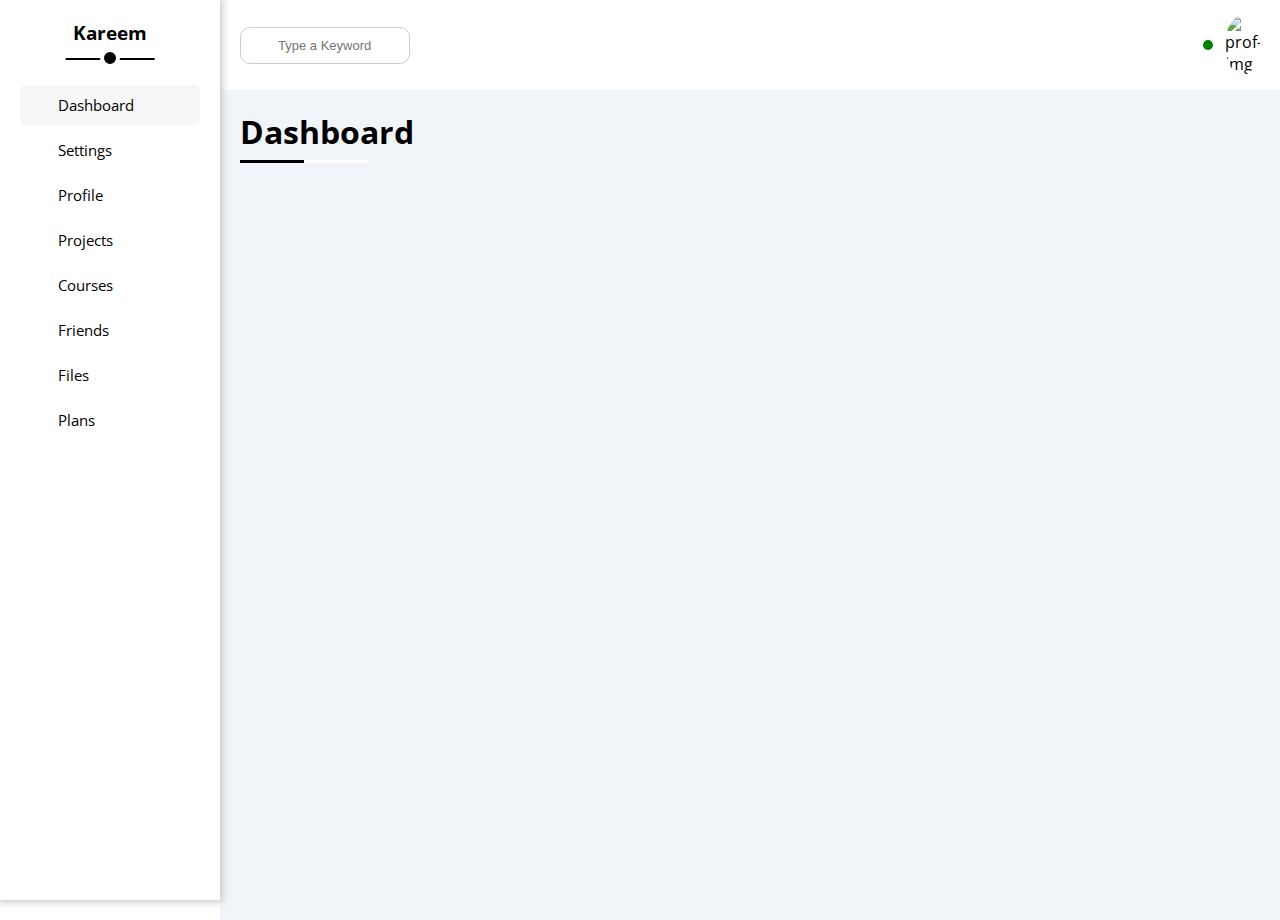
==== index.html @ d79f2818 "Added Main Title" ====
<!DOCTYPE html>
<html lang="en">
<head>
    <meta charset="UTF-8">
    <meta name="viewport" content="width=device-width, initial-scale=1.0">
    <title>Dashboard</title>

    <!-- Font Awesome -->
    <link rel="stylesheet" href="css/all.min.css">
    
    <!-- Normailze CSS File -->
    <link rel="stylesheet" href="css/normalize.css">

    <!-- Main CSS FIle -->
    <link rel="stylesheet" href="css/dashboard.css">
    
    <!-- Google Font -->
    <link rel="preconnect" href="https://fonts.googleapis.com">
    <link rel="preconnect" href="https://fonts.gstatic.com" crossorigin>
    <link href="https://fonts.googleapis.com/css2?family=Open+Sans:ital,wght@0,300..800;1,300..800&display=swap" rel="stylesheet">
</head>
<body>
    <div class="page">
        <aside>
            <h3>Kareem</h3>
            <ul>
                <li><a href="#index.html" class="active"><span>Dashboard</span></a></li>
                <li><a href="#settings.html"><span>Settings</span></a></li>
                <li><a href="#profile.html"><span>Profile</span></a></li>
                <li><a href="#projects.html"><span>Projects</span></a></li>
                <li><a href="#courses.html"><span>Courses</span></a></li>
                <li><a href="#friends.html"><span>Friends</span></a></li>
                <li><a href="#files.html"><span>Files</span></a></li>
                <li><a href="#plans.html"><span>Plans</span></a></li>
            </ul>
        </aside>

        <main>
            <header>
                <div class="search-box">
                    <input type="search" name="search" id="search" placeholder="Type a Keyword">
                </div>

                <div class="right">
                    <i class="fa-regular fa-bell"></i>
                    
                    <div class="prof-img">
                        <img src="images/profile.jpg" alt="prof-img">
                    </div>
                </div>
            </header>

            <div class="main-page">
                <div class="main-title">
                    <h1>Dashboard</h1>
                </div>   
            </div>
        </main>
    </div>
</body>
</html>
---- css/dashboard.css ----
/* Variables */
:root {
    --main-trans: 0.3s;
    --hover-color: #f6f6f6;
    --blue-color: #0075ff;
    --blue-alt-color: #0d69d5;
    --orange-color: #f59e0b;
    --green-color: #22c55e;
    --red-color: #f44336;
    --grey-color: #888;
    --border-color: #ccc;
}
/* End Variables */



/* Global Rules */
html {
    scroll-behavior: smooth;
}

body {
    font-family: "Open Sans", sans-serif;
    font-optical-sizing: auto;
    font-style: normal;
}

* {
    margin: 0;
    padding: 0;
    box-sizing: border-box;
    -webkit-box-sizing: border-box;
    -moz-box-sizing: border-box;
}

ul {
    margin: 0;
    padding: 0;
    list-style: none;
}

a {
    text-decoration: none;
}

.container {
    margin-left: auto;
    margin-right: auto;
    padding-left: 15px;
    padding-right: 15px;
}

.main-title h1{
    margin: 0;
    padding: 20px;
    position: relative;
    width: fit-content;
}

.main-title h1::before {
    content: "";
    position: absolute;
    width: 60%;
    height: 3px;
    background-color: white;
    bottom: 10px;
    left: 20px;
}

.main-title h1::after {
    content: "";
    position: absolute;
    width: 30%;
    height: 3px;
    background-color: black;
    bottom: 10px;
    left: 20px;
}
/* End Global Rules */



/* Local Rules */
.page {
    display: flex;
    flex-wrap: wrap;
}

aside {
    height: 100vh;
    width: 220px;
    padding: 20px;
    box-shadow: 0 0 8px 2px rgb(194, 194, 194);
    position: relative;
}

aside h3 {
    width: fit-content;
    margin: 0 auto 40px;
    position: relative;
}

aside h3::before {
    content: "";
    position: absolute;
    height: 2px;
    background-color: black;
    width: 120%;
    bottom: -15px;
    left: 50%;
    translate: -50%;
}

aside h3::after {
    content: "";
    position: absolute;
    width: 12px;
    height: 12px;
    background-color: black;
    bottom: -23px;
    left: 50%;
    translate: -50%;
    border-radius: 50%;
    border: 4px solid white;
}

aside ul li a {
    display: block;
    padding: 10px;
    border-radius: 6px;
    color: black;
    width: 100%;
    transition: var(--main-trans);
    margin-bottom: 5px;
    position: relative;
    padding-left: 38px;
    font-size: 15px;
}

aside ul li a::before {
    position: absolute;
    font-family: "Font Awesome 6 Free"; /* or "Font Awesome 6 Free", depending on your version */
    font-weight: 900; /* This sets the icon weight, 900 for solid, 400 for regular, etc. */
    left: 10px;
    top: 50%;
    translate: 0 -50%;
}

aside ul li a:hover {
    background-color: var(--hover-color);
}

aside ul li a.active {
    background-color: var(--hover-color);
}

aside ul li:first-of-type a::before {
    content: "\f201";
}

aside ul li a[href="#settings.html"]::before {
    content: "\f013";
    margin-left: -1px;
}

aside ul li a[href="#profile.html"]::before {
    content: "\f007";
}

aside ul li a[href="#projects.html"]::before {
    content: "\e13b";
}

aside ul li a[href="#courses.html"]::before {
    content: "\f19d";
    margin-left: -1px;
}

aside ul li a[href="#friends.html"]::before {
    content: "\f500";
    margin-left: -1px;
}

aside ul li a[href="#files.html"]::before {
    content: "\f15b";
    margin-left: 2px;
}

aside ul li a[href="#plans.html"]::before {
    content: "\f09d";
}

main {
    /* width: 100%; */
    flex-grow: 1;
}

main header {
    display: flex;
    justify-content: space-between;
    padding: 15px 20px;
    align-items: center;
}

main header .right {
    display: flex;
    gap: 20px;
    align-items: center;
}

main header .prof-img {
    width: 35px;
    border-radius: 50%;
    overflow: hidden;
}

main header .prof-img img {
    max-width: 100%;
    border-radius: 50%;
}

main header .right i {
    font-size: 20px;
    position: relative;
}

main header .right i::after {
    content: "";
    position: absolute;
    width: 10px;
    height: 10px;
    background-color: green;
    border-radius: 50%;
    top: -5px;
    right: -8px;
}

main header .search-box {
    position: relative;
    height: fit-content;
    max-width: 200px;
}

main header .search-box::before {
    content: "\f002";
    font-family: "Font Awesome 6 Free";
    position: absolute;
    left: 10px;
    font-weight: 900;
    color: var(--grey-color);
    bottom: 11px;
}

main header input {
    outline: none;
    border-radius: 10px;
    border: 1px solid var(--border-color);
    padding: 10px 0;
    padding-left: 37px;
    width: 170px;
    transition: var(--main-trans);
}

main header input:focus {
    width: 200px;
}

main header input:focus::placeholder {
    color: white;
}

main header input::placeholder {
    font-size: 13px;
}

main .main-page {
    background-color: #f1f5f9;
    height: calc(100vh - 70.4px);
    margin: 0
}
/* End Local Rules */



/* Media Queries */
/* Custom */
@media (width <= 769px) {
    aside ul li a span {
        display: none;
    }
    
    aside h3 {
        font-size: 13px;
        margin-bottom: 20px;
    }

    aside h3::before,
    aside h3::after {
        display: none;
    }

    aside {
        width: fit-content;
    }

    aside ul li a {
        width: fit-content;
        margin-left: auto;
        margin-right: auto;
        padding: 20px;
        text-align: center;
    }

    aside ul li a::before,
    aside ul li a::after {
        text-align: center;
        top: 50%;
        left: 50%;
        translate: -50% -50%;
    }

    aside {
        padding: 10px
    }

    main header input {
        width: 120px;
        font-size: 12px;
    }

    main header input::placeholder {
        font-size: 12px;
    }

    main header input:focus {
        width: 120px;
    }
}
/* End Custom */

/* Main Queries */
@media (min-width: 769px) {
    
}

@media (min-width: 992) {
    
}

@media (min-width: 1200px) {
    
}
/* End Main Queries */
/* End Media Queries */
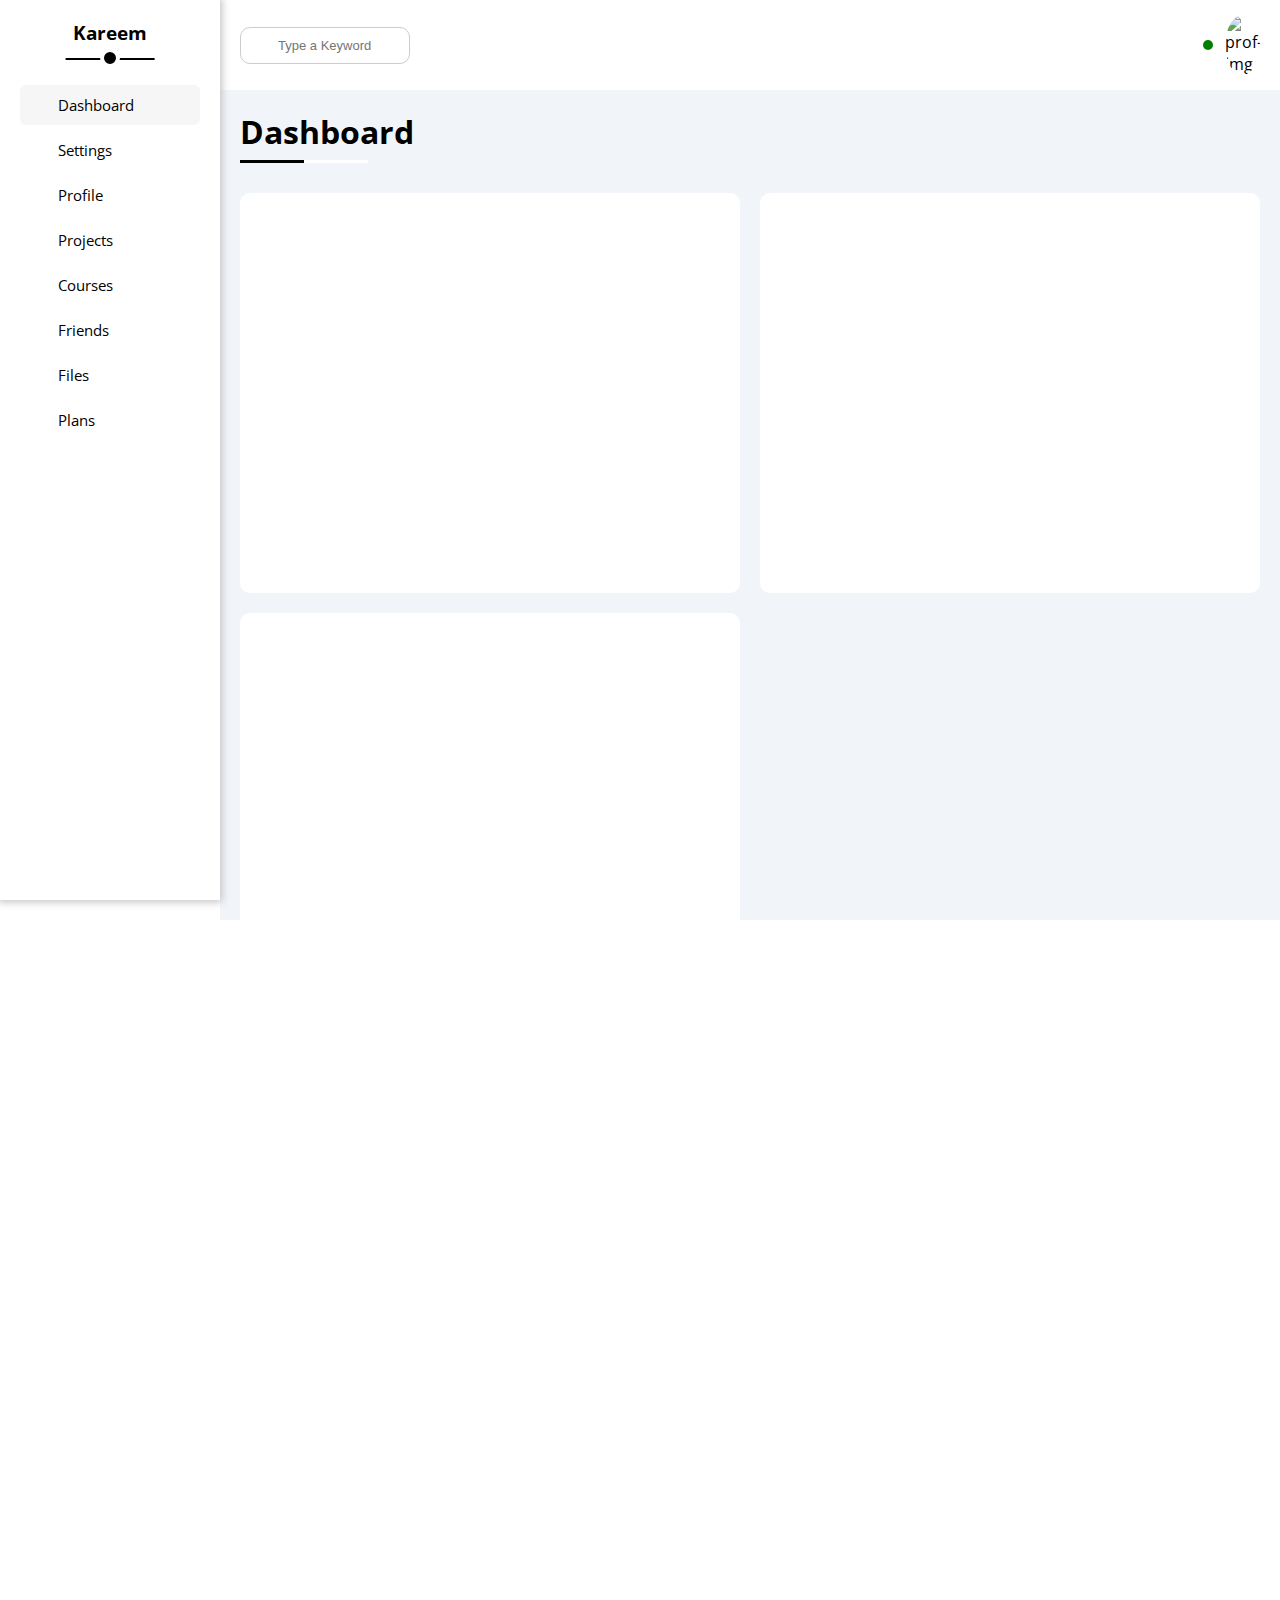
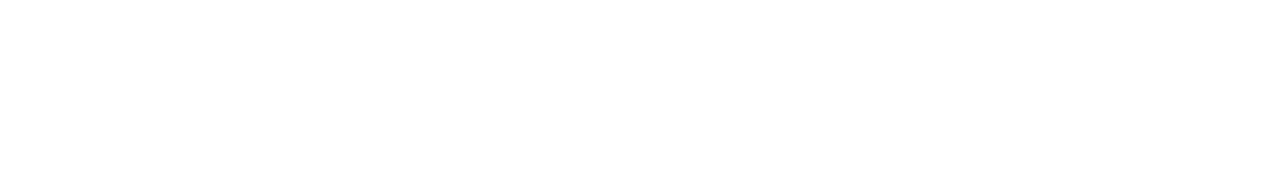
==== commit ddb83264: "Created Main Layout for Dashboard" ====
--- a/index.html
+++ b/index.html
@@ -53,7 +53,21 @@
             <div class="main-page">
                 <div class="main-title">
                     <h1>Dashboard</h1>
-                </div>   
+                </div>
+                
+                <div class="grid">
+                    <div class="welcome">
+
+                    </div>
+
+                    <div class="draft">
+
+                    </div>
+
+                    <div class="targets">
+                        
+                    </div>
+                </div>
             </div>
         </main>
     </div>
--- a/css/dashboard.css
+++ b/css/dashboard.css
@@ -278,6 +278,22 @@
     height: calc(100vh - 70.4px);
     margin: 0
 }
+
+main .main-page .grid {
+    display: grid;
+    gap: 20px;
+    grid-template-columns: repeat(auto-fill, minmax(500px, 1fr));
+    grid-template-rows: repeat(3, 400px) 300px;
+    padding: 20px;
+}
+
+main .main-page .grid div {
+    background-color: white;
+    border-radius: 10px;
+
+}
+
+
 /* End Local Rules */
 
 
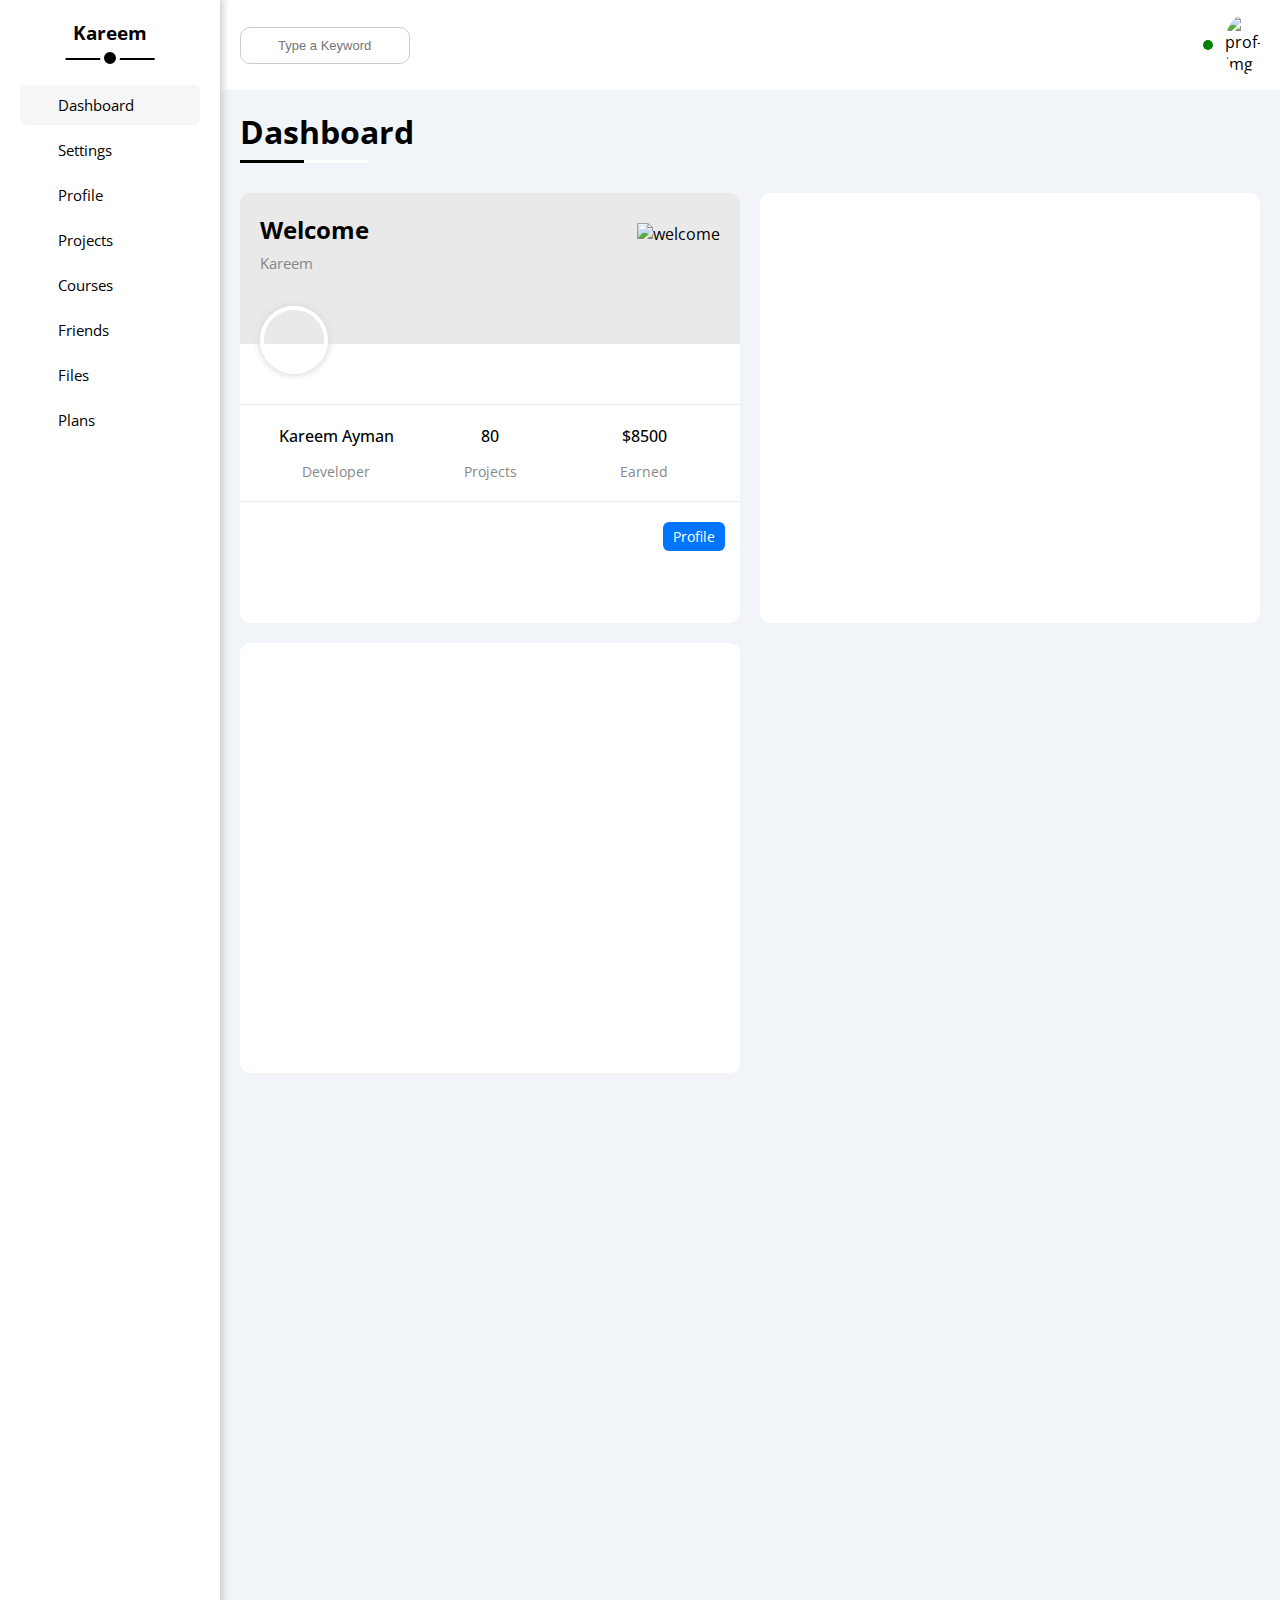
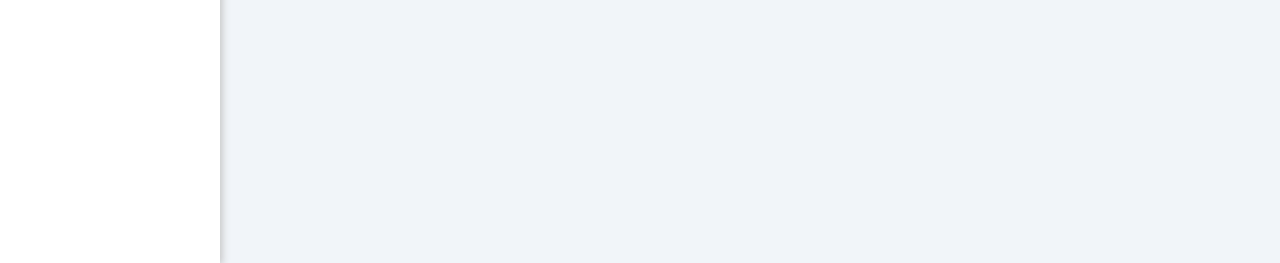
==== commit 27bf348f: "Finished Welcome Card" ====
--- a/index.html
+++ b/index.html
@@ -57,7 +57,32 @@
                 
                 <div class="grid">
                     <div class="welcome">
+                        <div class="info">
+                            <h2>Welcome</h2>
+                            <h4>Kareem</h4>
+                            <div class="welcome-img">
+                                <img src="images/welcome.png" alt="welcome">
+                            </div>
+                        </div>
 
+                        <div class="text">
+                            <div class="col">
+                                <h4>Kareem Ayman</h4>
+                                <p>Developer</p>
+                            </div>
+
+                            <div class="col">
+                                <h4>80</h4>
+                                <p>Projects</p>
+                            </div>
+
+                            <div class="col">
+                                <h4>$8500</h4>
+                                <p>Earned</p>
+                            </div>
+                        </div>
+
+                        <a href="#profile.html">Profile</a>
                     </div>
 
                     <div class="draft">
@@ -65,7 +90,7 @@
                     </div>
 
                     <div class="targets">
-                        
+
                     </div>
                 </div>
             </div>
--- a/css/dashboard.css
+++ b/css/dashboard.css
@@ -9,6 +9,9 @@
     --red-color: #f44336;
     --grey-color: #888;
     --border-color: #ccc;
+    --border-light: #ececec;
+    --shadow: 0 0 8px 2px rgb(194, 194, 194);
+    --shadow-light: 0 0 6px 2px rgb(221, 221, 221);
 }
 /* End Variables */
 
@@ -83,11 +86,10 @@
 /* Local Rules */
 .page {
     display: flex;
-    flex-wrap: wrap;
+    /* flex-wrap: wrap; */
 }
 
 aside {
-    height: 100vh;
     width: 220px;
     padding: 20px;
     box-shadow: 0 0 8px 2px rgb(194, 194, 194);
@@ -275,7 +277,6 @@
 
 main .main-page {
     background-color: #f1f5f9;
-    height: calc(100vh - 70.4px);
     margin: 0
 }
 
@@ -283,7 +284,7 @@
     display: grid;
     gap: 20px;
     grid-template-columns: repeat(auto-fill, minmax(500px, 1fr));
-    grid-template-rows: repeat(3, 400px) 300px;
+    grid-template-rows: repeat(3, 430px) 300px;
     padding: 20px;
 }
 
@@ -293,8 +294,108 @@
 
 }
 
-
+main .main-page .grid .welcome .info{
+    display: flex;
+    flex-direction: column;
+    justify-content: flex-start;
+    background-color: #e9e9e9;
+    padding: 20px;
+    height: 35%;
+    position: relative;
+    border-bottom-left-radius: 0;
+    border-bottom-right-radius: 0;
+}
+
+main .main-page .grid .welcome .info::after {
+    content: "";
+    background-image: url(../images/profile.jpg);
+    width: 60px;
+    height: 60px;
+    background-size: cover;
+    border-radius: 50%;
+    overflow: hidden;
+    position: absolute;
+    bottom: -30px;
+    left: 20px;
+    z-index: 2;
+    border: 4px solid white;
+    box-shadow: 0 0 6px 2px rgb(221, 221, 221);
+}
+
+main .main-page .grid .welcome .info h2,
+main .main-page .grid .welcome .info h4 {
+    width: fit-content;
+}
+
+main .main-page .grid .welcome .info h4 {
+    margin-top: 7px;
+    color: var(--grey-color);
+    font-weight: normal;
+    font-size: 15px;
+}
+
+main .main-page .grid .welcome .info .welcome-img {
+    align-self: flex-end;
+    max-width: 200px;
+    translate: 0 -50px;
+    background-color: transparent;
+}
+
+main .main-page .grid .welcome .info .welcome-img img {
+    max-width: 100%;
+}
+
+main .main-page .grid .welcome .text {
+    display: flex;
+    justify-content: space-evenly;
+    align-items: center;
+    text-align: center;
+    margin-top: 60px;
+    border-top: 1px solid #ececec;
+    border-bottom: 1px solid #ececec;
+    border-radius: 0;
+    padding: 20px 0;
+}
+
+main .main-page .grid .welcome .text .col {
+    width: 116px;
+}
+
+main .main-page .grid .welcome .text .col h4{
+    font-weight: 500;
+    color: black;
+    width: fit-content;
+    margin-left: auto;
+    margin-right: auto;
+    margin-bottom: 15px;
+}
+
+main .main-page .grid .welcome .text .col p {
+    font-size: 14px;
+    color: var(--grey-color)
+}
+
+main .main-page .grid .welcome a {
+    display: block;
+    color: white;
+    background-color: var(--blue-color);
+    transition: var(--main-trans);
+    border-radius: 6px;
+    padding: 5px 10px;
+    text-align: center;
+    margin-top: 20px;
+    margin-left: auto;
+    margin-right: 15px;
+    width: fit-content;
+    font-size: 14px;
+}
+
+main .main-page .grid .welcome a:hover {
+    background-color: var(--blue-alt-color);
+}
 /* End Local Rules */
+
+
 
 
 
@@ -340,7 +441,7 @@
     }
 
     main header input {
-        width: 120px;
+        width: 150px;
         font-size: 12px;
     }
 
@@ -349,7 +450,37 @@
     }
 
     main header input:focus {
-        width: 120px;
+        width: 170px;
+    }
+
+    main .main-page .grid {
+        padding: 10px;
+    }
+
+    main .main-page .grid .welcome .info {
+        height: 25%;
+    }
+
+    main .main-page .grid .welcome .info::after {
+        left: 50%;
+        translate: -50%;
+    }
+
+    main .main-page .grid .welcome .info .welcome-img {
+        display: none;
+    }
+
+    main .main-page .grid {
+        grid-template-columns: 1fr;
+        grid-template-rows: repeat(4, 500px);
+    }
+
+    main .main-page .grid .welcome .text  {
+        flex-direction: column;
+    }
+
+    main .main-page .grid .welcome .text .col:not(:last-of-type) p {
+        margin-bottom: 30px;
     }
 }
 /* End Custom */
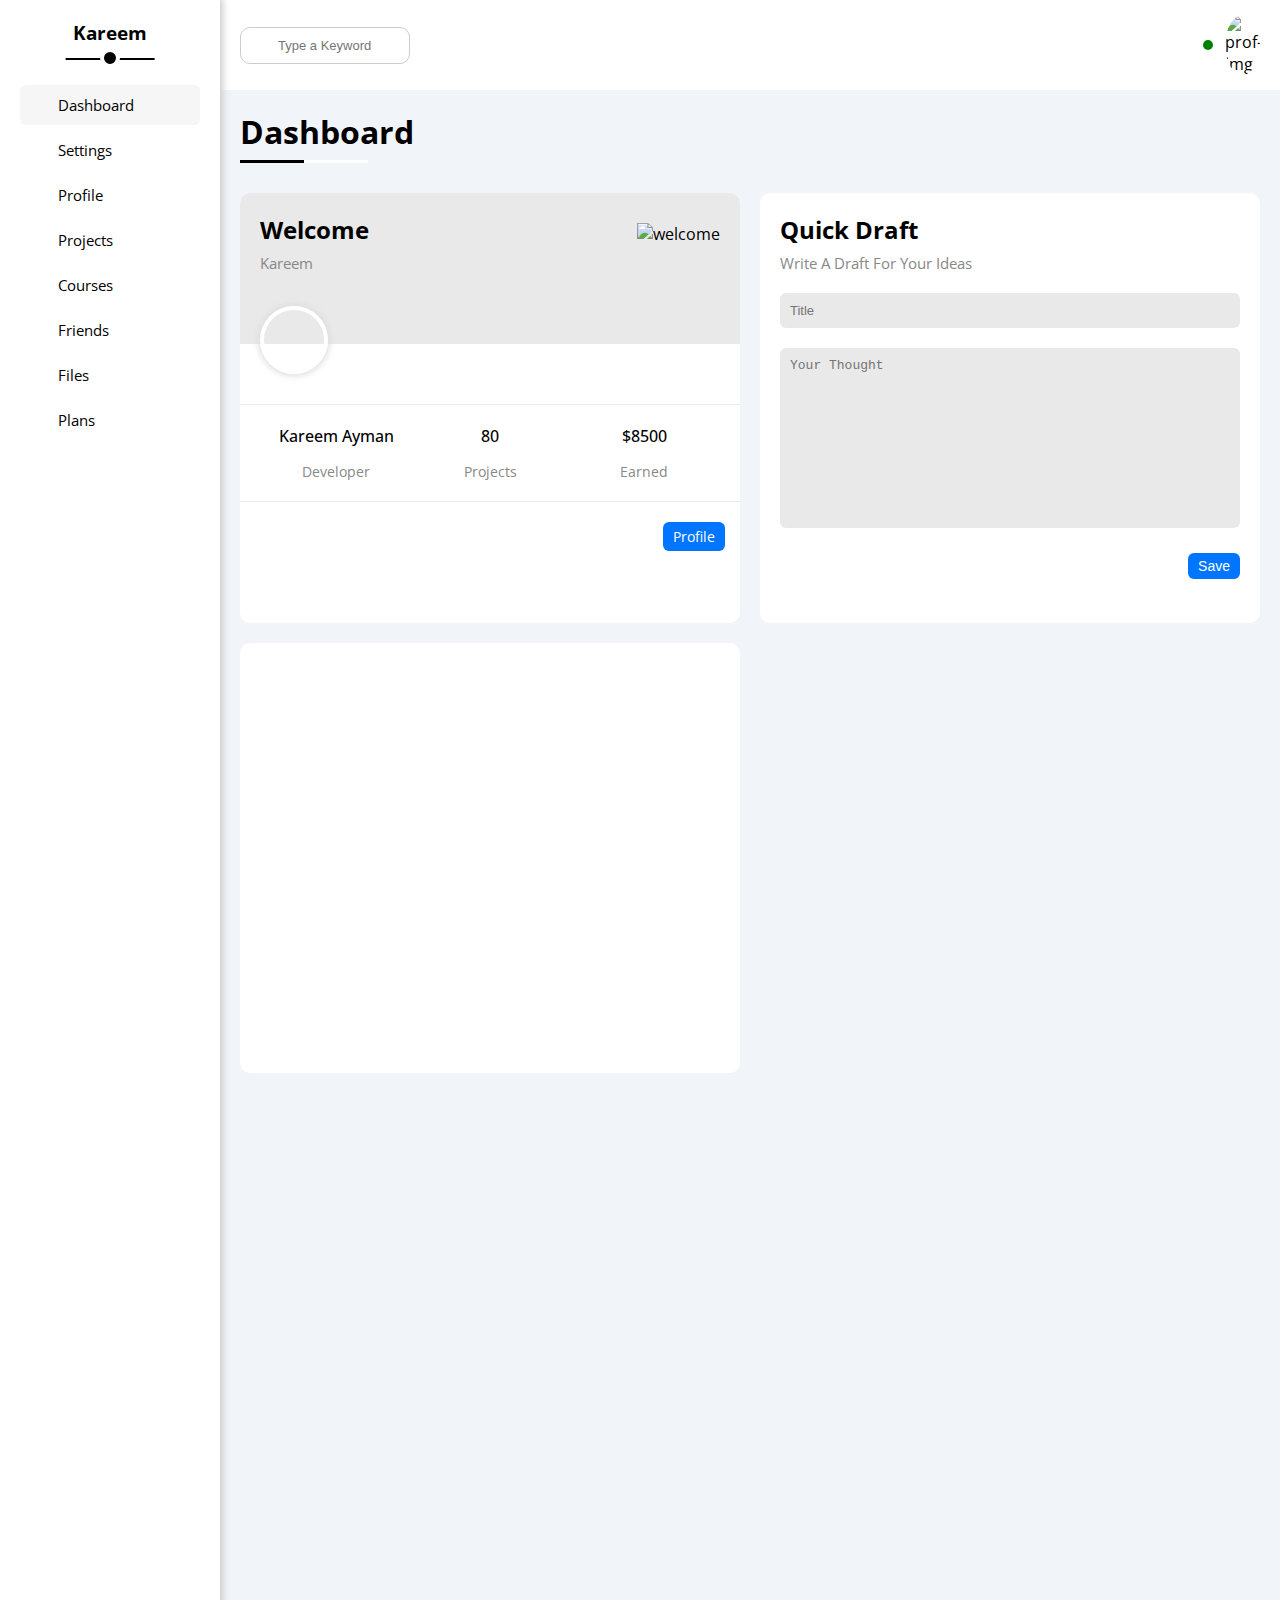
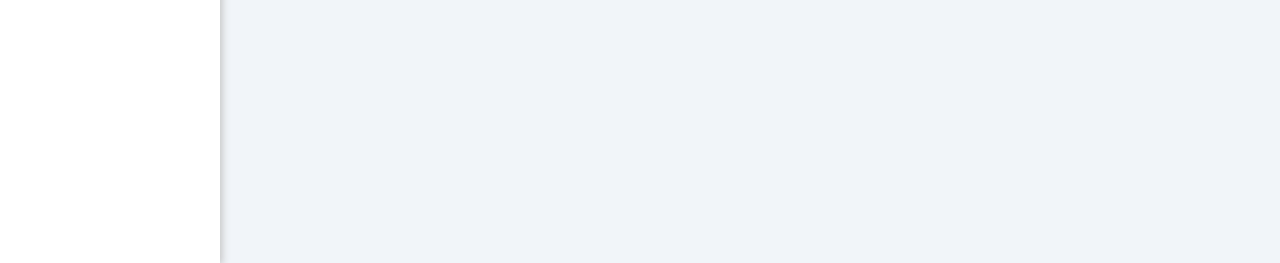
==== commit 4e862658: "Added Draft Card" ====
--- a/index.html
+++ b/index.html
@@ -86,7 +86,13 @@
                     </div>
 
                     <div class="draft">
-
+                        <h2>Quick Draft</h2>
+                        <h4>Write A Draft For Your Ideas</h4>
+                        <form action="">
+                            <input type="text" name="text" id="text" placeholder="Title">
+                            <textarea name="thought" id="thought" placeholder="Your Thought"></textarea>
+                            <input type="submit" value="Save">
+                        </form>
                     </div>
 
                     <div class="targets">
--- a/css/dashboard.css
+++ b/css/dashboard.css
@@ -393,7 +393,62 @@
 main .main-page .grid .welcome a:hover {
     background-color: var(--blue-alt-color);
 }
+
+main .main-page .grid .draft {
+    padding: 20px;
+    display: flex;
+    flex-flow: column wrap;
+
+}
+
+main .main-page .grid .draft h4 {
+    margin-top: 7px;
+    color: var(--grey-color);
+    font-weight: normal;
+    font-size: 15px;
+    margin-bottom: 20px;
+}
+
+main .main-page .grid .draft input[type=text],
+main .main-page .grid .draft textarea {
+    width: 100%;
+    padding: 10px;
+    background-color: #e9e9e9;
+    outline: none;
+    border: none;
+    margin-bottom: 20px;
+    border-radius: 6px;
+    font-size: 13px;
+    resize: none;
+}
+
+main .main-page .grid .draft textarea {
+    height: 180px;
+}
+
+main .main-page .grid .draft input[type='submit'] {
+    display: block;
+    color: white;
+    background-color: var(--blue-color);
+    transition: var(--main-trans);
+    border-radius: 6px;
+    padding: 5px 10px;
+    text-align: center;
+    margin-left: auto;
+    width: fit-content;
+    font-size: 14px;
+    outline: none;
+    border: none;
+    cursor: pointer;
+}
+
+main .main-page .grid .draft input[type='submit']:hover {
+    background-color: var(--blue-alt-color);
+}
 /* End Local Rules */
+
+
+
 
 
 
@@ -472,7 +527,7 @@
 
     main .main-page .grid {
         grid-template-columns: 1fr;
-        grid-template-rows: repeat(4, 500px);
+        grid-template-rows: 500px 400px 400px;
     }
 
     main .main-page .grid .welcome .text  {
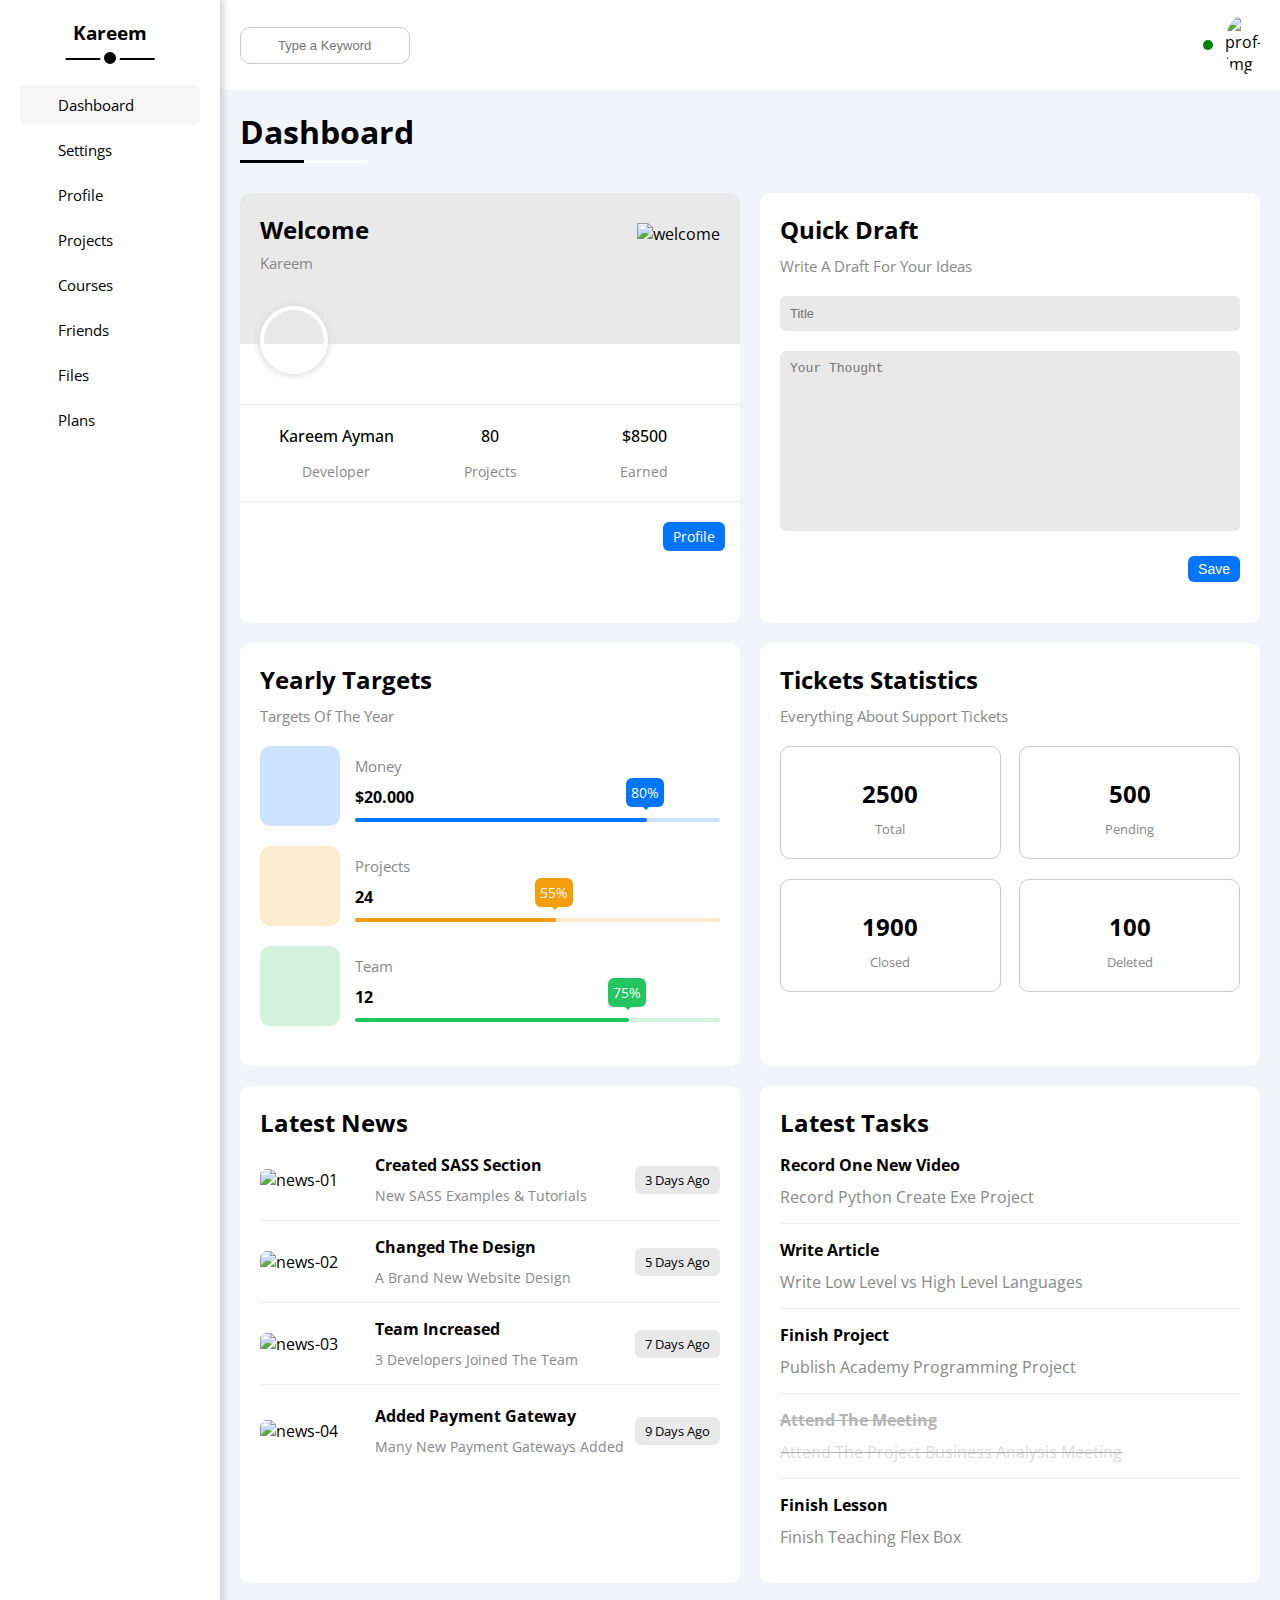
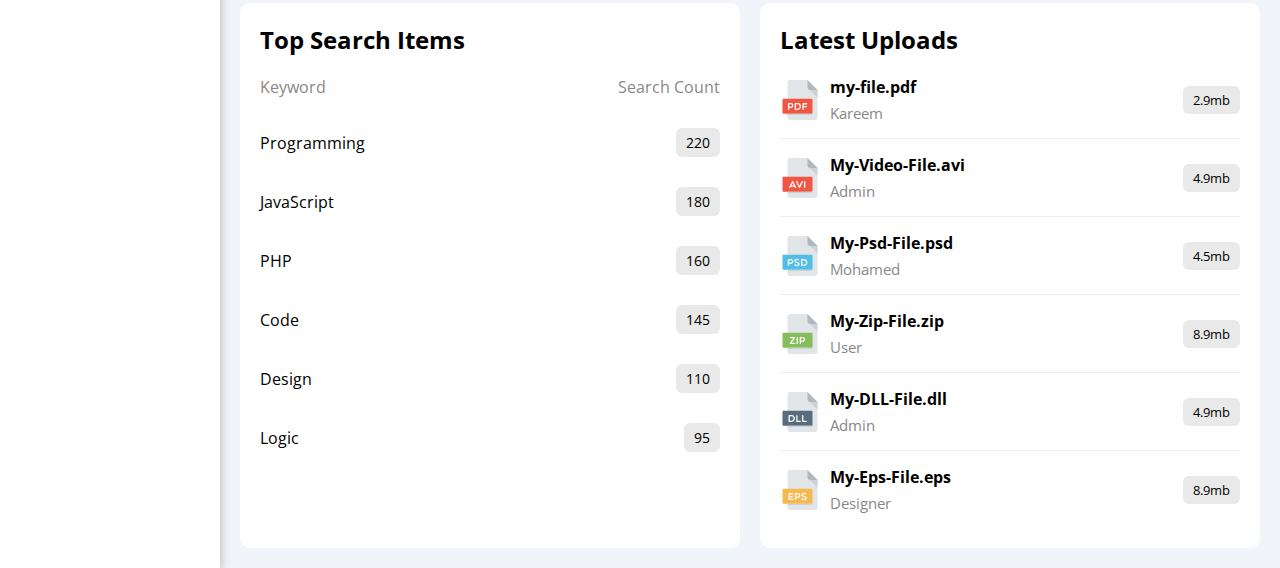
==== commit db8154e6: "Added Latest Uploads" ====
--- a/index.html
+++ b/index.html
@@ -96,7 +96,303 @@
                     </div>
 
                     <div class="targets">
-
+                        <h2>Yearly Targets</h2>
+                        <h4>Targets Of The Year</h4>
+                        <div class="row">
+                            <div class="icon">
+                                <i class="fa-solid fa-dollar-sign"></i>
+                            </div>
+
+                            <div class="tar">
+                                <h4>Money</h4>
+                                <h3>$20.000</h3>
+                                <div class="prog-bar">
+                                    <div class="prog"></div>
+                                </div>
+                            </div>
+                        </div>
+
+                        <div class="row">
+                            <div class="icon">
+                                <i class="fa-solid fa-code"></i>
+                            </div>
+
+                            <div class="tar">
+                                <h4>Projects</h4>
+                                <h3>24</h3>
+                                <div class="prog-bar">
+                                    <div class="prog"></div>
+                                </div>
+                            </div>
+                        </div>
+                        
+                        <div class="row">
+                            <div class="icon">
+                                <i class="fa-regular fa-user"></i>
+                            </div>
+
+                            <div class="tar">
+                                <h4>Team</h4>
+                                <h3>12</h3>
+                                <div class="prog-bar">
+                                    <div class="prog"></div>
+                                </div>
+                            </div>
+                        </div>
+
+                    </div>
+
+                    <div class="statistics">
+                        <h2>Tickets Statistics</h2>
+                        <h4>Everything About Support Tickets</h4>
+
+                        <div class="inner-flex">
+                            <div class="card">
+                                <i class="fa-regular fa-rectangle-list"></i>
+                                <h2>2500</h2>
+                                <h4>Total</h4>
+                            </div>
+
+                            <div class="card">
+                                <i class="fa-solid fa-spinner"></i>
+                                <h2>500</h2>
+                                <h4>Pending</h4>
+                            </div>
+
+                            <div class="card">
+                                <i class="fa-regular fa-circle-check"></i>
+                                <h2>1900</h2>
+                                <h4>Closed</h4>
+                            </div>
+
+                            <div class="card">
+                                <i class="fa-regular fa-rectangle-xmark"></i>
+                                <h2>100</h2>
+                                <h4>Deleted</h4>
+                            </div>
+                        </div>
+                    </div>
+
+                    <div class="news">
+                        <h2>Latest News</h2>
+                        <div class="row">
+                            <div>
+                                <div class="news-img">
+                                    <img src="images/news-01.png" alt="news-01">
+                                </div>
+                                <div class="info">
+                                    <h4>Created SASS Section</h4>
+                                    <p>New SASS Examples & Tutorials</p>
+                                </div>
+                            </div>
+
+                            <div class="date">3 Days Ago</div>
+                        </div>
+
+                        <div class="row">
+                            <div>
+                                <div class="news-img">
+                                    <img src="images/news-02.png" alt="news-02">
+                                </div>
+                                <div class="info">
+                                    <h4>Changed The Design</h4>
+                                    <p>A Brand New Website Design</p>
+                                </div>
+                            </div>
+
+                            <div class="date">5 Days Ago</div>
+                        </div>
+
+                        <div class="row">
+                            <div>
+                                <div class="news-img">
+                                    <img src="images/news-03.png" alt="news-03">
+                                </div>
+                                <div class="info">
+                                    <h4>Team Increased</h4>
+                                    <p>3 Developers Joined The Team</p>
+                                </div>
+                            </div>
+
+                            <div class="date">7 Days Ago</div>
+                        </div>
+
+                        <div class="row">
+                            <div>
+                                <div class="news-img">
+                                    <img src="images/news-04.png" alt="news-04">
+                                </div>
+                                <div class="info">
+                                    <h4>Added Payment Gateway</h4>
+                                    <p>Many New Payment Gateways Added</p>
+                                </div>
+                            </div>
+
+                            <div class="date">9 Days Ago</div>
+                        </div>
+                    </div>
+
+                    <div class="tasks">
+                        <h2>Latest Tasks</h2>
+                        <div class="row">
+                            <div class="info">
+                                <h4>Record One New Video</h4>
+                                <h4>Record Python Create Exe Project</h4>
+                            </div>
+                            <i class="fa-regular fa-trash-can"></i>
+                        </div>
+                        
+                        <div class="row">
+                            <div class="info">
+                                <h4>Write Article</h4>
+                                <h4>Write Low Level vs High Level Languages</h4>
+                            </div>
+                            <i class="fa-regular fa-trash-can"></i>
+                        </div>
+
+                        <div class="row">
+                            <div class="info">
+                                <h4>Finish Project</h4>
+                                <h4>Publish Academy Programming Project</h4>
+                            </div>
+                            <i class="fa-regular fa-trash-can"></i>
+                        </div>
+
+                        <div class="row">
+                            <div class="info">
+                                <h4>Attend The Meeting</h4>
+                                <h4>Attend The Project Business Analysis Meeting</h4>
+                            </div>
+                            <i class="fa-regular fa-trash-can"></i>
+                        </div>
+
+                        <div class="row">
+                            <div class="info">
+                                <h4>Finish Lesson</h4>
+                                <h4>Finish Teaching Flex Box</h4>
+                            </div>
+                            <i class="fa-regular fa-trash-can"></i>
+                        </div>
+
+                    </div>
+
+                    <div class="search-items">
+                        <h2>Top Search Items</h2>
+                        <div class="row">
+                            <h4>Keyword</h4>
+                            <h4>Search Count</h4>
+                        </div>
+
+                        <div class="row">
+                            <p>Programming</p>
+                            <div>220</div>
+                        </div>
+
+                        <div class="row">
+                            <p>JavaScript</p>
+                            <div>180</div>
+                        </div>
+
+                        <div class="row">
+                            <p>PHP</p>
+                            <div>160</div>
+                        </div>
+
+                        <div class="row">
+                            <p>Code</p>
+                            <div>145</div>
+                        </div>
+
+                        <div class="row">
+                            <p>Design</p>
+                            <div>110</div>
+                        </div>
+
+                        <div class="row">
+                            <p>Logic</p>
+                            <div>95</div>
+                        </div>
+                    </div>
+
+                    <div class="uploads">
+                        <h2>Latest Uploads</h2>
+                        <div class="row">
+                            <div>
+                                <div class="file-img">
+                                    <img src="images/pdf.svg" alt="pdf">
+                                </div>
+                                <div class="info">
+                                    <h4>my-file.pdf</h4>
+                                    <h4>Kareem</h4>
+                                </div>
+                            </div>
+                            <div>2.9mb</div>
+                        </div>
+
+                        <div class="row">
+                            <div>
+                                <div class="file-img">
+                                    <img src="images/avi.svg" alt="avi">
+                                </div>
+                                <div class="info">
+                                    <h4>My-Video-File.avi</h4>
+                                    <h4>Admin</h4>
+                                </div>
+                            </div>
+                            <div>4.9mb</div>
+                        </div>
+
+                        <div class="row">
+                            <div>
+                                <div class="file-img">
+                                    <img src="images/psd.svg" alt="psd">
+                                </div>
+                                <div class="info">
+                                    <h4>My-Psd-File.psd</h4>
+                                    <h4>Mohamed</h4>
+                                </div>
+                            </div>
+                            <div>4.5mb</div>
+                        </div>
+
+                        <div class="row">
+                            <div>
+                                <div class="file-img">
+                                    <img src="images/zip.svg" alt="zip">
+                                </div>
+                                <div class="info">
+                                    <h4>My-Zip-File.zip</h4>
+                                    <h4>User</h4>
+                                </div>
+                            </div>
+                            <div>8.9mb</div>
+                        </div>
+
+                        <div class="row">
+                            <div>
+                                <div class="file-img">
+                                    <img src="images/dll.svg" alt="dll">
+                                </div>
+                                <div class="info">
+                                    <h4>My-DLL-File.dll</h4>
+                                    <h4>Admin</h4>
+                                </div>
+                            </div>
+                            <div>4.9mb</div>
+                        </div>
+
+                        <div class="row">
+                            <div>
+                                <div class="file-img">
+                                    <img src="images/eps.svg" alt="eps">
+                                </div>
+                                <div class="info">
+                                    <h4>My-Eps-File.eps</h4>
+                                    <h4>Designer</h4>
+                                </div>
+                            </div>
+                            <div>8.9mb</div>
+                        </div>
                     </div>
                 </div>
             </div>
--- a/css/dashboard.css
+++ b/css/dashboard.css
@@ -284,7 +284,7 @@
     display: grid;
     gap: 20px;
     grid-template-columns: repeat(auto-fill, minmax(500px, 1fr));
-    grid-template-rows: repeat(3, 430px) 300px;
+    grid-template-rows: repeat(auto-fill, 430px);
     padding: 20px;
 }
 
@@ -398,11 +398,10 @@
     padding: 20px;
     display: flex;
     flex-flow: column wrap;
-
 }
 
 main .main-page .grid .draft h4 {
-    margin-top: 7px;
+    margin-top: 10px;
     color: var(--grey-color);
     font-weight: normal;
     font-size: 15px;
@@ -445,6 +444,431 @@
 main .main-page .grid .draft input[type='submit']:hover {
     background-color: var(--blue-alt-color);
 }
+
+main .main-page .grid .targets {
+    padding: 20px;
+    display: flex;
+    flex-flow: column wrap;
+}
+
+main .main-page .grid .targets h2 + h4 {
+    margin-bottom: 20px;
+}
+
+main .main-page .grid .targets h4 {
+    margin-top: 10px;
+    color: var(--grey-color);
+    font-weight: normal;
+    font-size: 15px;
+    margin-bottom: 10px;
+}
+
+main .main-page .grid .targets .row {
+    display: flex;
+    gap: 15px;
+    margin-bottom: 20px;
+}
+
+main .main-page .grid .targets .row .icon {
+    width: 80px;
+    height: 80px;
+    display: flex;
+    justify-content: center;
+    align-items: center;
+}
+
+main .main-page .grid .targets .row .icon i {
+    font-size: 20px;;
+}
+
+main .main-page .grid .targets .row:first-of-type .icon {
+    background-color: rgb(0 117 255 / 20%);
+    color: var(--blue-color);
+}
+
+main .main-page .grid .targets .row:nth-of-type(2) .icon {
+    background-color: rgb(245 158 11 / 20%);
+    color: var(--orange-color);
+}
+
+main .main-page .grid .targets .row:last-of-type .icon {
+    background-color: rgb(34 197 94 / 20%);
+    color: var(--green-color);
+}
+
+main .main-page .grid .targets .row .tar h3 {
+    font-size: 16px;
+}
+
+main .main-page .grid .targets .row .tar {
+    flex-grow: 1;
+}
+
+main .main-page .grid .targets .row .tar .prog-bar {
+    width: 100%;
+    height: 4px;
+    margin-top: 10px;
+}
+
+main .main-page .grid .targets .row .tar .prog-bar .prog {
+    position: relative;
+}
+
+main .main-page .grid .targets .row:first-of-type .prog-bar {
+    background-color: rgb(0 117 255 / 20%);
+}
+
+main .main-page .grid .targets .row:first-of-type .prog-bar .prog::before {
+    content: "80%";
+    color: white;
+    position: absolute;
+    font-size: 14px;
+    text-align: center;
+    right: -17px;
+    top: -40px;
+    padding: 5px;
+    background-color: var(--blue-color);
+    border-radius: 6px;
+}
+
+main .main-page .grid .targets .row:first-of-type .prog-bar .prog::after {
+    content: "";
+    position: absolute;
+    background-color: var(--blue-color);
+    width: 10px;
+    height: 10px;
+    rotate: 45deg;
+    top: -20px;
+    right: -4px;
+}
+
+main .main-page .grid .targets .row:first-of-type .prog-bar .prog {
+    width: 80%;
+    height: 100%;
+    background-color: var(--blue-color);
+}
+
+main .main-page .grid .targets .row:nth-of-type(2) .prog-bar {
+    background-color: rgb(245 158 11 / 20%);
+}
+
+main .main-page .grid .targets .row:nth-of-type(2) .prog-bar .prog {
+    width: 55%;
+    height: 100%;
+    background-color: var(--orange-color);
+}
+
+main .main-page .grid .targets .row:nth-of-type(2) .prog-bar .prog::before {
+    content: "55%";
+    color: white;
+    position: absolute;
+    font-size: 14px;
+    text-align: center;
+    right: -17px;
+    top: -40px;
+    padding: 5px;
+    background-color: var(--orange-color);
+    border-radius: 6px;
+}
+
+main .main-page .grid .targets .row:nth-of-type(2) .prog-bar .prog::after {
+    content: "";
+    position: absolute;
+    background-color: var(--orange-color);
+    width: 10px;
+    height: 10px;
+    rotate: 45deg;
+    top: -20px;
+    right: -4px;
+}
+
+main .main-page .grid .targets .row:last-of-type .prog-bar {
+    background-color: rgb(34 197 94 / 20%);
+}
+
+main .main-page .grid .targets .row:last-of-type .prog-bar .prog {
+    width: 75%;
+    height: 100%;
+    background-color: var(--green-color);
+}
+
+main .main-page .grid .targets .row:nth-of-type(3) .prog-bar .prog::before {
+    content: "75%";
+    color: white;
+    position: absolute;
+    font-size: 14px;
+    text-align: center;
+    right: -17px;
+    top: -40px;
+    padding: 5px;
+    background-color: var(--green-color);
+    border-radius: 6px;
+}
+
+main .main-page .grid .targets .row:nth-of-type(3) .prog-bar .prog::after {
+    content: "";
+    position: absolute;
+    background-color: var(--green-color);
+    width: 10px;
+    height: 10px;
+    rotate: 45deg;
+    top: -20px;
+    right: -4px;
+}
+
+main .main-page .grid .statistics {
+    padding: 20px;
+}
+
+main .main-page .grid .statistics h2 + h4 {
+    margin-bottom: 20px;
+}
+
+main .main-page .grid .statistics h4 {
+    margin-top: 10px;
+    color: var(--grey-color);
+    font-weight: normal;
+    font-size: 15px;
+    margin-bottom: 10px;
+}
+
+main .main-page .grid .statistics .inner-flex {
+    display: flex;
+    flex-wrap: wrap;
+    justify-content: space-between;
+}
+
+main .main-page .grid .statistics .inner-flex .card {
+    border: 1px solid var(--border-color);
+    flex-basis: 48%;
+    margin-bottom: 20px;
+    padding: 20px;
+    display: flex;
+    flex-direction: column;
+    justify-content: center;
+    align-items: center;
+}
+
+main .main-page .grid .statistics .inner-flex .card i {
+    font-size: 26px;
+    margin-bottom: 10px;
+}
+
+main .main-page .grid .statistics .inner-flex .card h2 + h4 {
+    margin-bottom: 0;
+    font-size: 13px;
+}
+
+main .main-page .grid .statistics .inner-flex .card:first-of-type i {
+    color: var(--orange-color)
+}
+
+main .main-page .grid .statistics .inner-flex .card:nth-of-type(2) i {
+    color: var(--blue-alt-color)
+}
+
+main .main-page .grid .statistics .inner-flex .card:nth-of-type(3) i {
+    color: var(--green-color)
+}
+
+main .main-page .grid .statistics .inner-flex .card:last-of-type i {
+    color: var(--red-color)
+}
+
+main .main-page .grid .news {
+    padding: 20px;
+}
+
+main .main-page .grid .news .row {
+    display: flex;
+    padding: 15px 0;
+    border-bottom: 1px solid var(--border-light);
+    border-radius: initial;
+    align-items: center;
+    flex-grow: 1;
+    justify-content: space-between;
+}
+
+main .main-page .grid .news .row .date {
+    background-color: #e9e9e9;
+    padding: 5px 10px;
+    border-radius: 6px;
+    font-size: 13px;
+    text-align: center;
+    color: black;
+}
+
+main .main-page .grid .news .row:last-of-type {
+    padding: 0;
+    padding-top: 20px;
+    border-bottom: none;
+}
+
+main .main-page .grid .news .row .news-img {
+    width: 100px;
+    border-radius: 6px;
+    overflow: hidden;
+    margin-right: 15px;
+}
+
+main .main-page .grid .news .row .news-img img {
+    max-width: 100%;
+    border-radius: 6px;
+}
+
+main .main-page .grid .news .row h4 {
+    font-size: 16px;
+    margin-bottom: 10px;
+}
+
+main .main-page .grid .news .row p {
+    margin: 0;
+    padding: 0;
+    font-size: 14px;
+    color: var(--grey-color);
+}
+
+main .main-page .grid .news .row div:first-child {
+    display: flex;
+    align-items: center;
+}
+
+main .main-page .grid .tasks {
+    padding: 20px;
+}
+
+main .main-page .grid .tasks .row {
+    display: flex;
+    justify-content: space-between;
+    border-radius: initial;
+    align-items: center;
+}
+
+main .main-page .grid .tasks .row:not(:last-of-type) {
+    border-bottom: 1px solid var(--border-light);
+}
+
+main .main-page .grid .tasks .row .info h4:first-child {
+    margin-top: 15px;
+}
+
+main .main-page .grid .tasks .row .info h4:last-child {
+    color: var(--grey-color);
+    margin-top: 10px;
+    margin-bottom: 15px;
+    font-weight: normal;
+}
+
+main .main-page .grid .tasks .row:nth-of-type(4) {
+    position: relative;
+}
+
+main .main-page .grid .tasks .row:nth-of-type(4)::before {
+    position: absolute;
+    content: "";
+    z-index: 2;
+    background-color: white;
+    top: 0;
+    left: 0;
+    width: 100%;
+    height: 100%;
+    opacity: 0.7;
+}
+
+main .main-page .grid .tasks .row:nth-of-type(4) .info {
+    text-decoration: line-through;
+}
+
+main .main-page .grid .tasks .row i {
+    transition: var(--main-trans);
+    cursor: pointer;
+}
+
+main .main-page .grid .tasks .row i:hover {
+    color: var(--red-color);
+}
+
+main .main-page .grid .search-items {
+    padding: 20px;
+}
+
+main .main-page .grid .search-items h4 {
+    margin-top: 20px;
+    color: var(--grey-color);
+    font-weight: normal;
+}
+
+main .main-page .grid .search-items .row {
+    display: flex;
+    justify-content: space-between;
+    align-items: center;
+    margin-bottom: 30px;
+}
+
+main .main-page .grid .search-items .row div {
+    background-color: #e9e9e9;
+    padding: 5px 10px;
+    text-align: center;
+    font-size: 14px;
+    border-radius: 6px;
+}
+
+main .main-page .grid .uploads {
+    padding: 20px;
+}
+
+main .main-page .grid .uploads > h2:first-child {
+    margin-bottom: 5px;
+}
+
+main .main-page .grid .uploads .row {
+    display: flex;
+    justify-content: space-between;
+    align-items: center;
+    padding-bottom: 15px;
+    padding-top: 15px;
+    border-radius: 0;
+}
+
+main .main-page .grid .uploads .row:not(:last-of-type) {
+    border-bottom: 1px solid var(--border-light);
+}
+
+main .main-page .grid .uploads .row div {
+    display: flex;
+    align-items: center;
+}
+
+main .main-page .grid .uploads .row div .info {
+    display: flex;
+    flex-direction: column;
+    justify-content: center;
+    align-items: flex-start;
+}
+
+main .main-page .grid .uploads .row div .info h4:last-of-type {
+    font-weight: normal;
+    color: var(--grey-color);
+    margin-top: 5px;
+    font-size: 15px;
+}
+
+main .grid .uploads .row .file-img {
+    width: 40px;
+    margin-right: 10px;
+}
+
+main .grid .uploads .row .file-img img {
+    max-width: 100%;
+}
+
+main .main-page .grid .uploads .row > div:last-of-type {
+    padding: 5px 10px;
+    text-align: center;
+    font-size: 13px;
+    background-color: #e9e9e9;
+    border-radius: 6px;
+}
 /* End Local Rules */
 
 
@@ -527,7 +951,7 @@
 
     main .main-page .grid {
         grid-template-columns: 1fr;
-        grid-template-rows: 500px 400px 400px;
+        grid-template-rows: 500px 400px 420px;
     }
 
     main .main-page .grid .welcome .text  {
@@ -536,6 +960,31 @@
 
     main .main-page .grid .welcome .text .col:not(:last-of-type) p {
         margin-bottom: 30px;
+    }
+
+    main .main-page .grid .statistics .inner-flex {
+        flex-direction: column;
+    }
+
+    main .main-page .grid .news .row {
+        flex-direction: column;
+        text-align: center;
+    }
+
+    main .main-page .grid .news .row div:first-child {
+        flex-direction: column;
+    }
+
+    main .main-page .grid .news .row .news-img {
+        margin-bottom: 10px;
+    }
+
+    main .main-page .grid .news .row h4 {
+        margin-bottom: 10px;
+    }
+
+    main .main-page .grid .news .row p {
+        margin-bottom: 10px;
     }
 }
 /* End Custom */
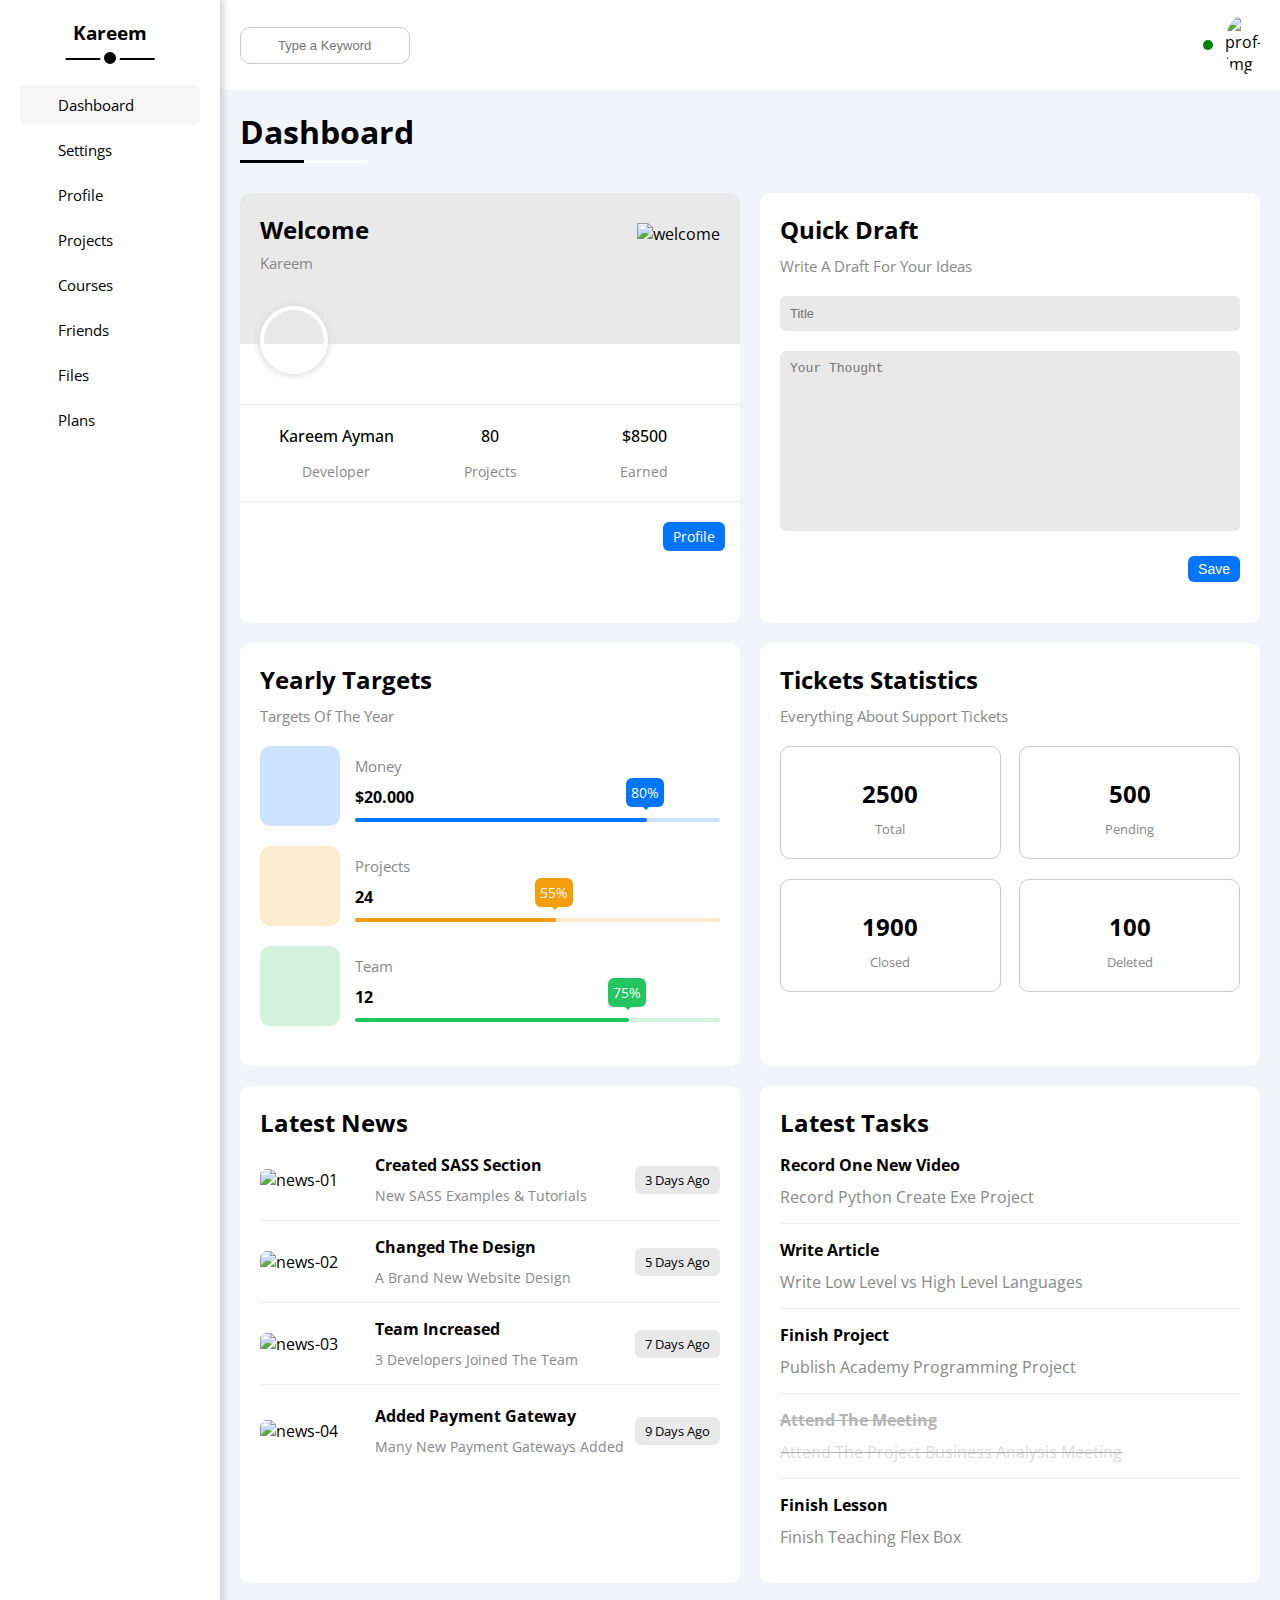
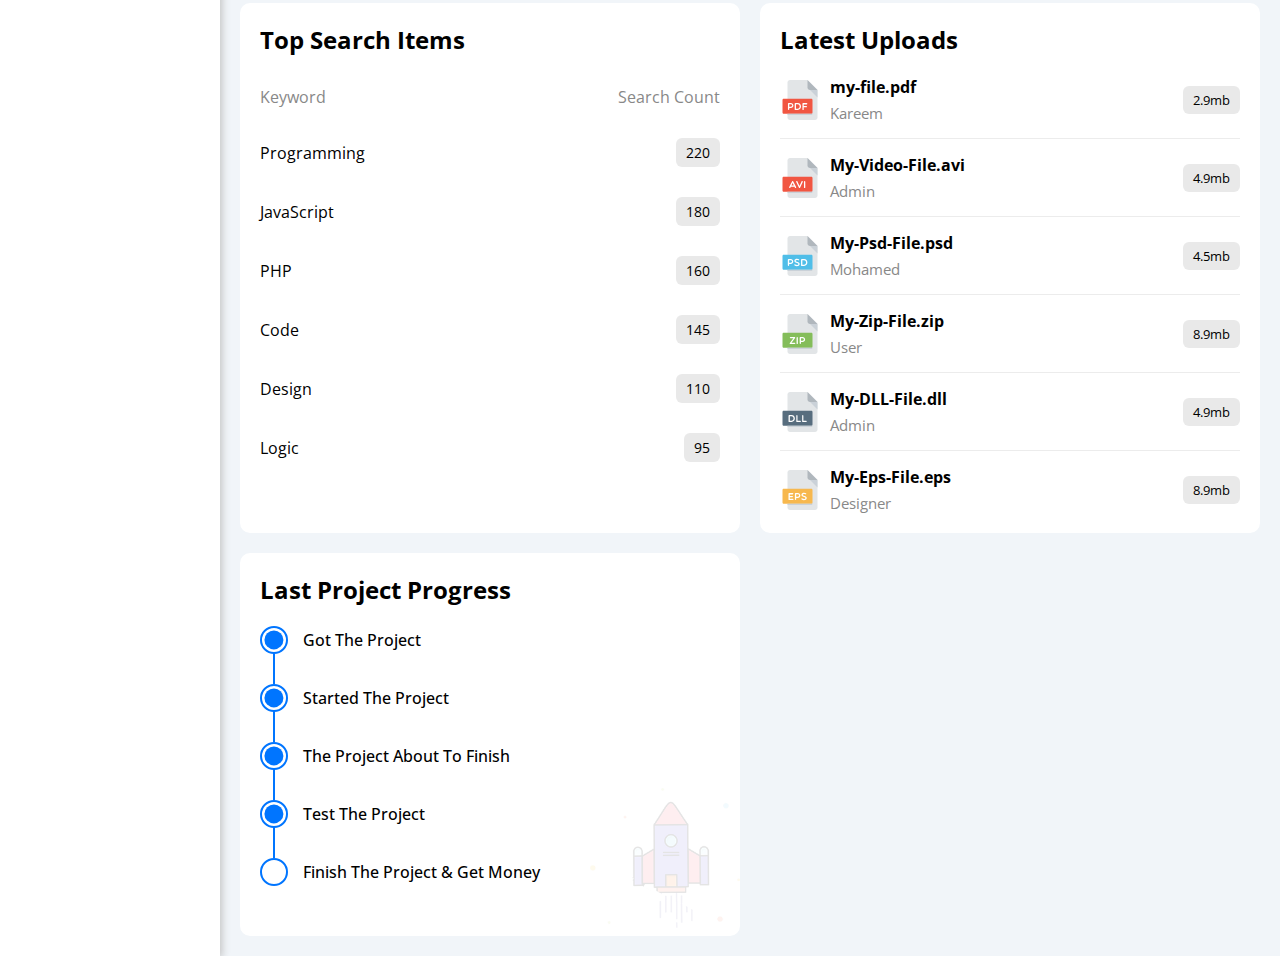
==== commit bb3ba556: "Added Project Progress Card" ====
--- a/index.html
+++ b/index.html
@@ -394,6 +394,40 @@
                             <div>8.9mb</div>
                         </div>
                     </div>
+
+                    <div class="proj-prog">
+                        <h2>Last Project Progress</h2>
+
+                        <div class="row">
+                            <div></div>
+                            <h3>Got The Project</h3>
+                        </div>
+
+                        <div class="row">
+                            <div></div>
+                            <h3>Started The Project</h3>
+                        </div>
+
+                        <div class="row">
+                            <div></div>
+                            <h3>The Project About To Finish</h3>
+                        </div>
+
+                        <div class="row">
+                            <div></div>
+                            <h3>Test The Project</h3>
+                        </div>
+                        
+                        <div class="prog-img">
+                            <img src="images/project.png" alt="project">
+                        </div>
+                        
+                        <div class="row">
+                            <div></div>
+                            <h3>Finish The Project & Get Money</h3>
+                        </div>
+
+                    </div>
                 </div>
             </div>
         </main>
--- a/css/dashboard.css
+++ b/css/dashboard.css
@@ -805,6 +805,10 @@
     margin-bottom: 30px;
 }
 
+main .main-page .grid .search-items .row:first-of-type {
+    margin-top: 10px ;
+}
+
 main .main-page .grid .search-items .row div {
     background-color: #e9e9e9;
     padding: 5px 10px;
@@ -830,6 +834,10 @@
     border-radius: 0;
 }
 
+main .main-page .grid .uploads .row:last-of-type {
+    padding-bottom: 0;
+}
+
 main .main-page .grid .uploads .row:not(:last-of-type) {
     border-bottom: 1px solid var(--border-light);
 }
@@ -869,6 +877,103 @@
     background-color: #e9e9e9;
     border-radius: 6px;
 }
+
+main .main-page .grid .proj-prog {
+    padding: 20px;
+    position: relative;
+}
+
+main .main-page .grid .proj-prog h2 {
+    margin-bottom: 20px;
+}
+
+main .main-page .grid .proj-prog .row {
+    display: flex;
+    align-items: center;
+    padding-bottom: 30px;
+    position: relative;
+}
+
+main .main-page .grid .proj-prog .row::before {
+    content: "";
+    position: absolute;
+    width: 2px;
+    height: 80%;
+    left: 13px;
+    background-color: var(--blue-color);
+    top: 14px;
+}
+
+main .main-page .grid .proj-prog .row:last-of-type::before {
+    width: 0;
+}
+
+main .main-page .grid .proj-prog .row div {
+    width: 28px;
+    height: 28px;
+    border-radius: 50%;
+    border: 2px solid var(--blue-color);
+    margin-right: 15px;
+    z-index: 2;
+    position: relative;
+}
+
+main .main-page .grid .proj-prog .row:first-of-type div::before,
+main .main-page .grid .proj-prog .row:nth-of-type(2) div::before,
+main .main-page .grid .proj-prog .row:nth-of-type(3) div::before {
+    content: "";
+    position: absolute;
+    background-color: var(--blue-color);
+    border-radius: 50%;
+    width: 80%;
+    height: 80%;
+    top: 50%;
+    left: 50%;
+    translate: -50% -50%;
+}
+
+main .main-page .grid .proj-prog .row:nth-of-type(4) div::before {
+    content: "";
+    position: absolute;
+    background-color: var(--blue-color);
+    border-radius: 50%;
+    width: 80%;
+    height: 80%;
+    top: 50%;
+    left: 50%;
+    translate: -50% -50%;
+    animation: light 1.5s ease-in-out infinite;
+}
+
+@keyframes light {
+    0% {
+        opacity: 0;
+    }
+    50% {
+        opacity: 1;
+    }
+    100% {
+        opacity: 0;
+    }
+}
+
+main .main-page .grid .proj-prog .row h3 {
+    font-weight: 500;
+    font-size: 16px;
+}
+
+main .main-page .grid .proj-prog .prog-img {
+    width: 150px;
+    position: absolute;
+    right: 0px;
+    opacity: 0.1;
+    bottom: 0px;
+    z-index: 2;
+}
+
+main .main-page .grid .proj-prog .prog-img img {
+    max-width: 100%;
+}
 /* End Local Rules */
 
 
@@ -886,8 +991,9 @@
     }
     
     aside h3 {
-        font-size: 13px;
+        font-size: 12px;
         margin-bottom: 20px;
+        letter-spacing: -1px;
     }
 
     aside h3::before,
@@ -986,6 +1092,14 @@
     main .main-page .grid .news .row p {
         margin-bottom: 10px;
     }
+
+    main .main-page .grid .proj-prog .prog-img {
+        display: none;
+    }
+
+    main .main-page .grid .proj-prog .row h3 {
+        font-size: 14px;
+    }
 }
 /* End Custom */
 
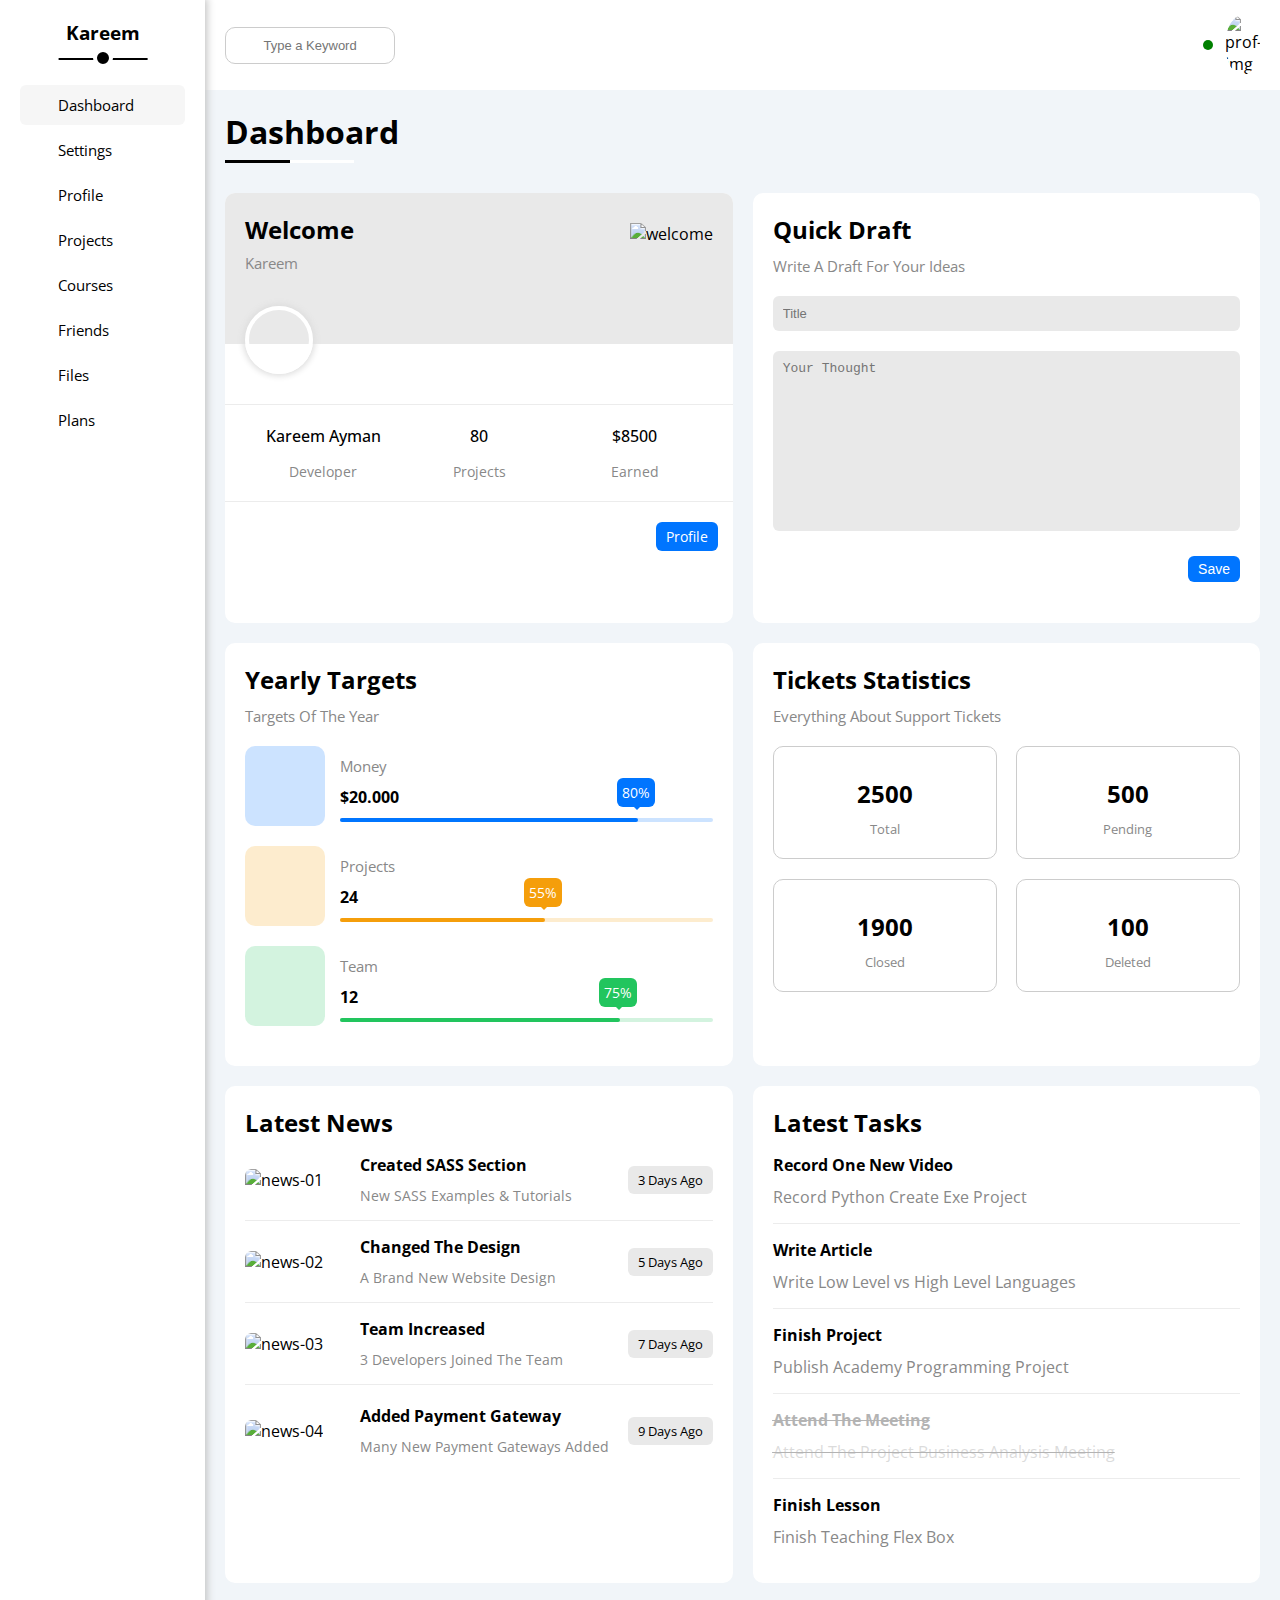
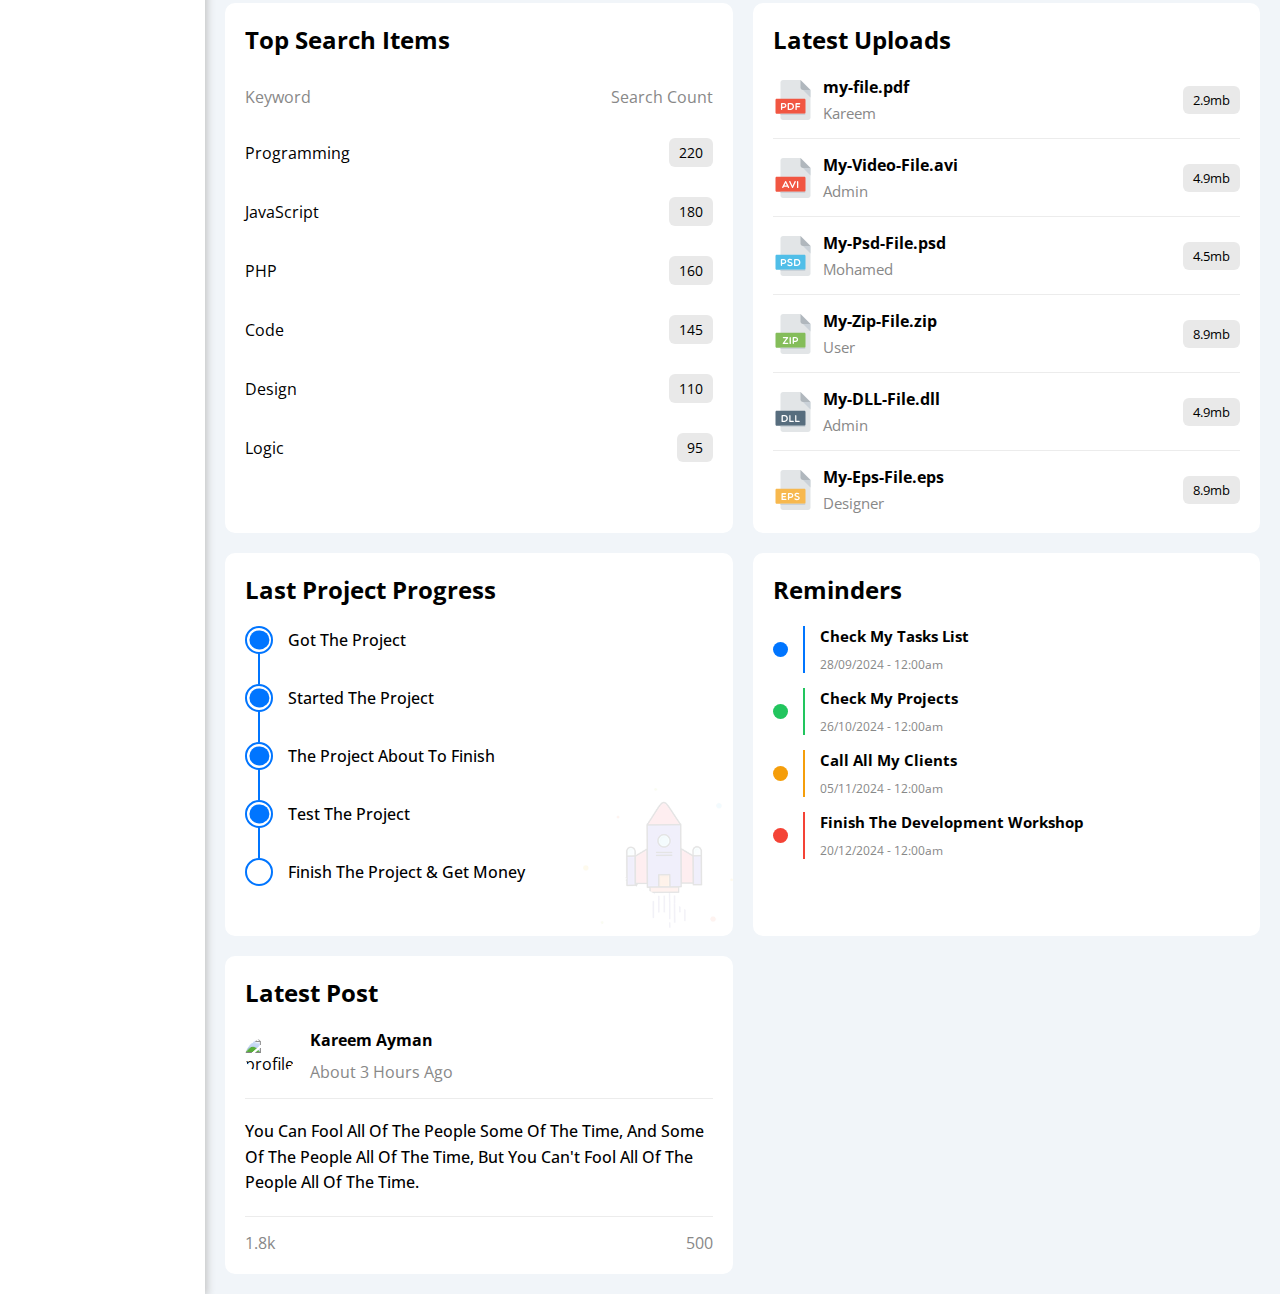
==== commit 0e367d67: "Added Latest Post Card" ====
--- a/index.html
+++ b/index.html
@@ -428,6 +428,70 @@
                         </div>
 
                     </div>
+
+                    <div class="reminders">
+                        <h2>Reminders</h2>
+                        <div class="row">
+                            <div></div>
+                            <div class="info">
+                                <h4>Check My Tasks List</h4>
+                                <p>28/09/2024 - 12:00am</p>
+                            </div>
+                        </div>
+
+                        <div class="row">
+                            <div></div>
+                            <div class="info">
+                                <h4>Check My Projects</h4>
+                                <p>26/10/2024 - 12:00am</p>
+                            </div>
+                        </div>
+
+                        <div class="row">
+                            <div></div>
+                            <div class="info">
+                                <h4>Call All My Clients</h4>
+                                <p>05/11/2024 - 12:00am</p>
+                            </div>
+                        </div>
+
+                        <div class="row">
+                            <div></div>
+                            <div class="info">
+                                <h4>Finish The Development Workshop</h4>
+                                <p>20/12/2024 - 12:00am</p>
+                            </div>
+                        </div>
+
+                    </div>
+
+                    <div class="latest-post">
+                        <h2>Latest Post</h2>
+                        <div class="author">
+                            <div class="author-img">
+                                <img src="images/profile.jpg" alt="profile">
+                            </div>
+                            <div class="info">
+                                <h3>Kareem Ayman</h3>
+                                <p>About 3 Hours Ago</p>
+                            </div>
+                        </div>
+                        <p>
+                            You can fool all of the people some of the time, 
+                            and some of the people all of the time, but you 
+                            can't fool all of the people all of the time.
+                        </p>
+                        <div class="row">
+                            <div>
+                                <i class="fa-regular fa-heart"></i>
+                                1.8k
+                            </div>
+                            <div>
+                                <i class="fa-regular fa-comments"></i>
+                                500
+                            </div>
+                        </div>
+                    </div>
                 </div>
             </div>
         </main>
--- a/css/dashboard.css
+++ b/css/dashboard.css
@@ -974,6 +974,130 @@
 main .main-page .grid .proj-prog .prog-img img {
     max-width: 100%;
 }
+
+main .main-page .grid .reminders {
+    padding: 20px;
+}
+
+main .main-page .grid .reminders h2 {
+    margin-bottom: 20px;
+}
+
+main .main-page .grid .reminders .row {
+    display: flex;
+    margin-bottom: 15px;
+    align-items: center;
+    justify-content: flex-start;
+}
+
+main .main-page .grid .reminders .row div:first-child {
+    border-radius: 50%;
+    width: 15px;
+    height: 15px;
+    margin-right: 15px;
+}
+
+main .main-page .grid .reminders .row:first-of-type div:first-child {
+    background-color: var(--blue-color);
+}
+
+main .main-page .grid .reminders .row:nth-of-type(2) div:first-child {
+    background-color: var(--green-color);
+}
+
+main .main-page .grid .reminders .row:nth-of-type(3) div:first-child {
+    background-color: var(--orange-color);
+}
+
+main .main-page .grid .reminders .row:last-of-type div:first-child {
+    background-color: var(--red-color);
+}
+
+main .main-page .grid .reminders .row .info h4 {
+    font-size: 15px;
+    margin-bottom: 10px;
+}
+
+main .main-page .grid .reminders .row .info p {
+    color: var(--grey-color);
+    font-size: 12px;
+}
+
+main .main-page .grid .reminders .row .info {
+    border-left: 2px solid;
+    border-radius: 0;
+    padding-left: 15px;
+}
+
+main .main-page .grid .reminders .row:first-of-type .info {
+    border-left-color: var(--blue-color);
+}
+
+main .main-page .grid .reminders .row:nth-of-type(2) .info {
+    border-left-color: var(--green-color);
+}
+
+main .main-page .grid .reminders .row:nth-of-type(3) .info {
+    border-left-color: var(--orange-color);
+}
+
+main .main-page .grid .reminders .row:last-of-type .info {
+    border-left-color: var(--red-color);
+}
+
+main .main-page .grid .latest-post {
+    padding: 20px;
+}
+
+main .main-page .grid .latest-post h2 {
+    margin-bottom: 20px;
+}
+
+main .main-page .grid .latest-post .author {
+    display: flex;
+    align-items: center;
+    padding-bottom: 15px;
+    border-bottom: 1px solid var(--border-light);
+    border-radius: 0;
+}
+
+main .main-page .grid .latest-post .author .author-img {
+    overflow: hidden;
+    border-radius: 50%;
+    width: 50px;
+    margin-right: 15px;
+}
+
+main .main-page .grid .latest-post .author .author-img img {
+    border-radius: 50%;
+    max-width: 100%;
+}
+
+main .main-page .grid .latest-post .author h3 {
+    font-size: 16px;
+    margin-bottom: 10px;
+}
+
+main .main-page .grid .latest-post .author p {
+    color: var(--grey-color);
+}
+
+main .main-page .grid .latest-post .author + p {
+    margin-top: 20px;
+    font-weight: 500;
+    text-transform: capitalize;
+    line-height: 1.6;
+    padding-bottom: 20px;
+    border-bottom: 1px solid var(--border-light);
+}
+
+main .main-page .grid .latest-post .row {
+    display: flex;
+    justify-content: space-between;
+    align-items: center;
+    color: var(--grey-color);
+    margin-top: 15px;
+}
 /* End Local Rules */
 
 
@@ -1057,7 +1181,7 @@
 
     main .main-page .grid {
         grid-template-columns: 1fr;
-        grid-template-rows: 500px 400px 420px;
+        grid-template-rows: 500px;
     }
 
     main .main-page .grid .welcome .text  {
@@ -1100,6 +1224,10 @@
     main .main-page .grid .proj-prog .row h3 {
         font-size: 14px;
     }
+
+    main .main-page .grid .latest-post .author + p {
+        text-align: center;
+    }
 }
 /* End Custom */
 
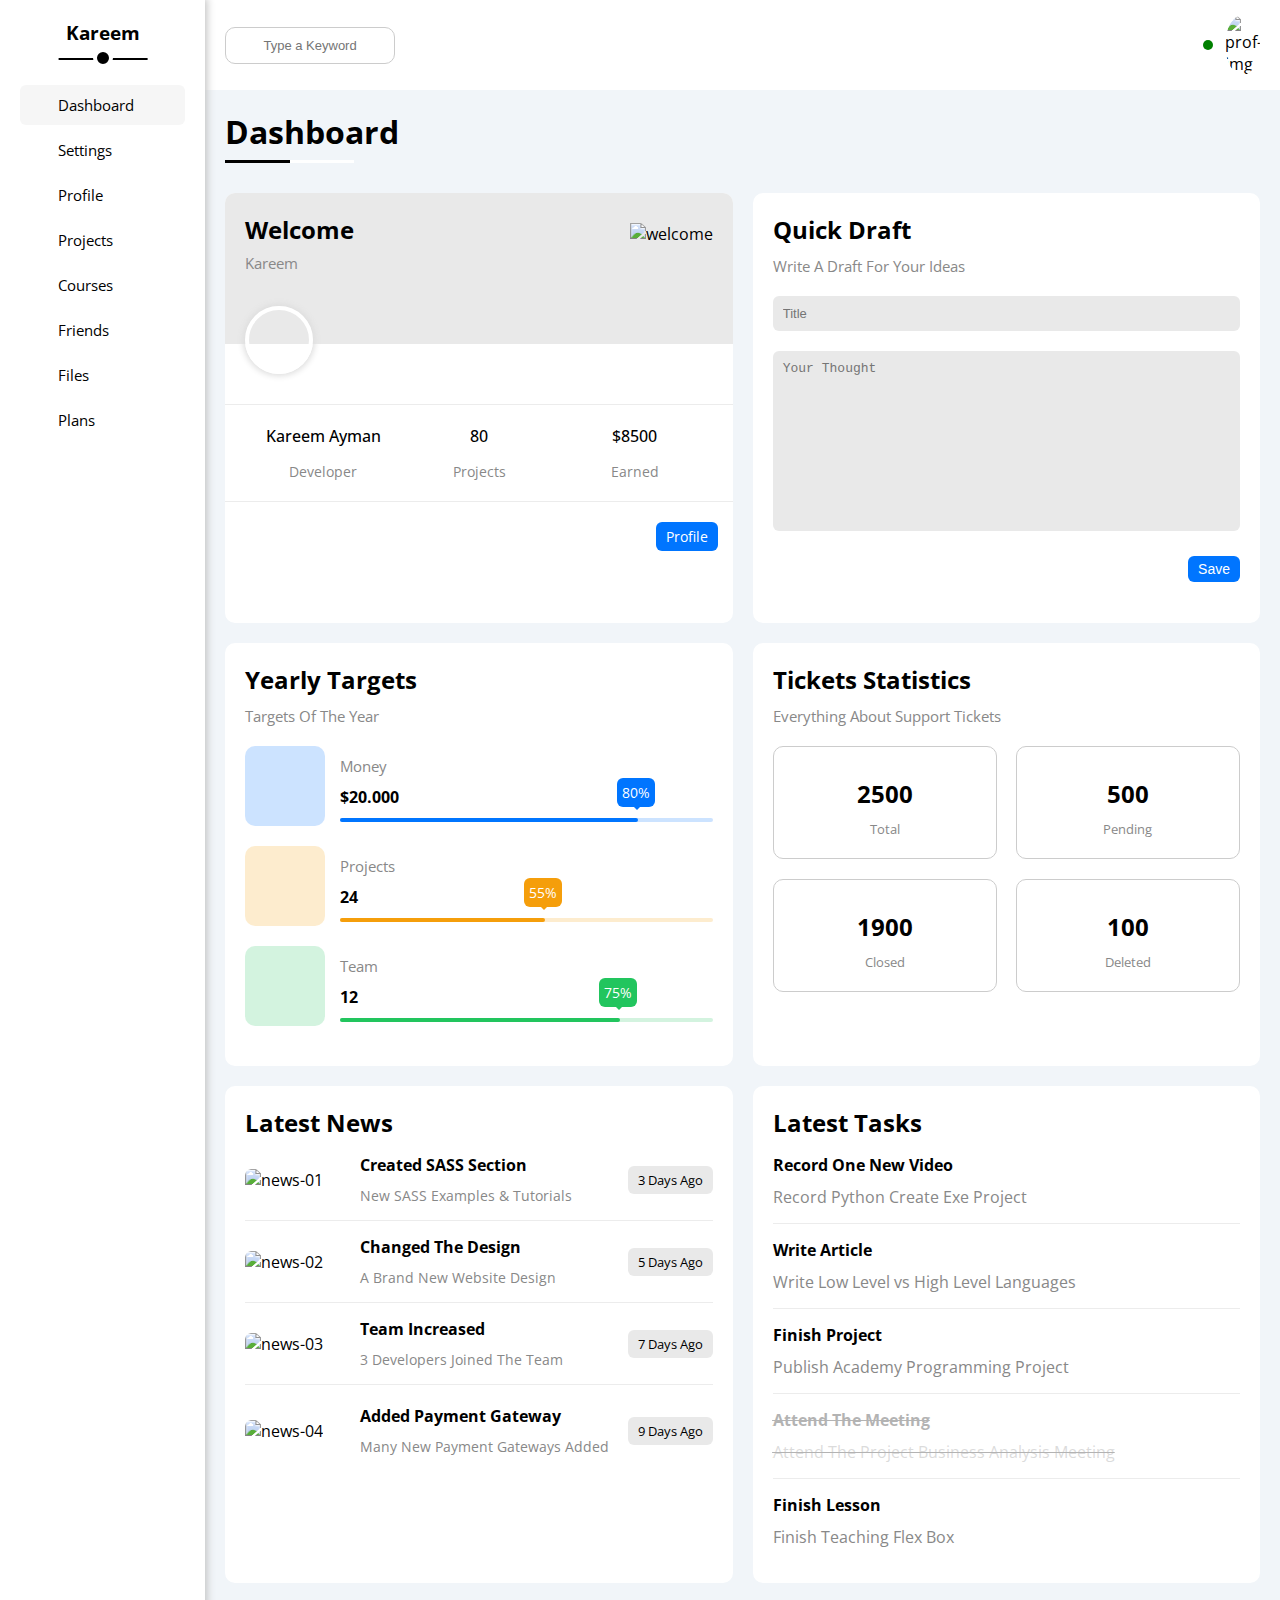
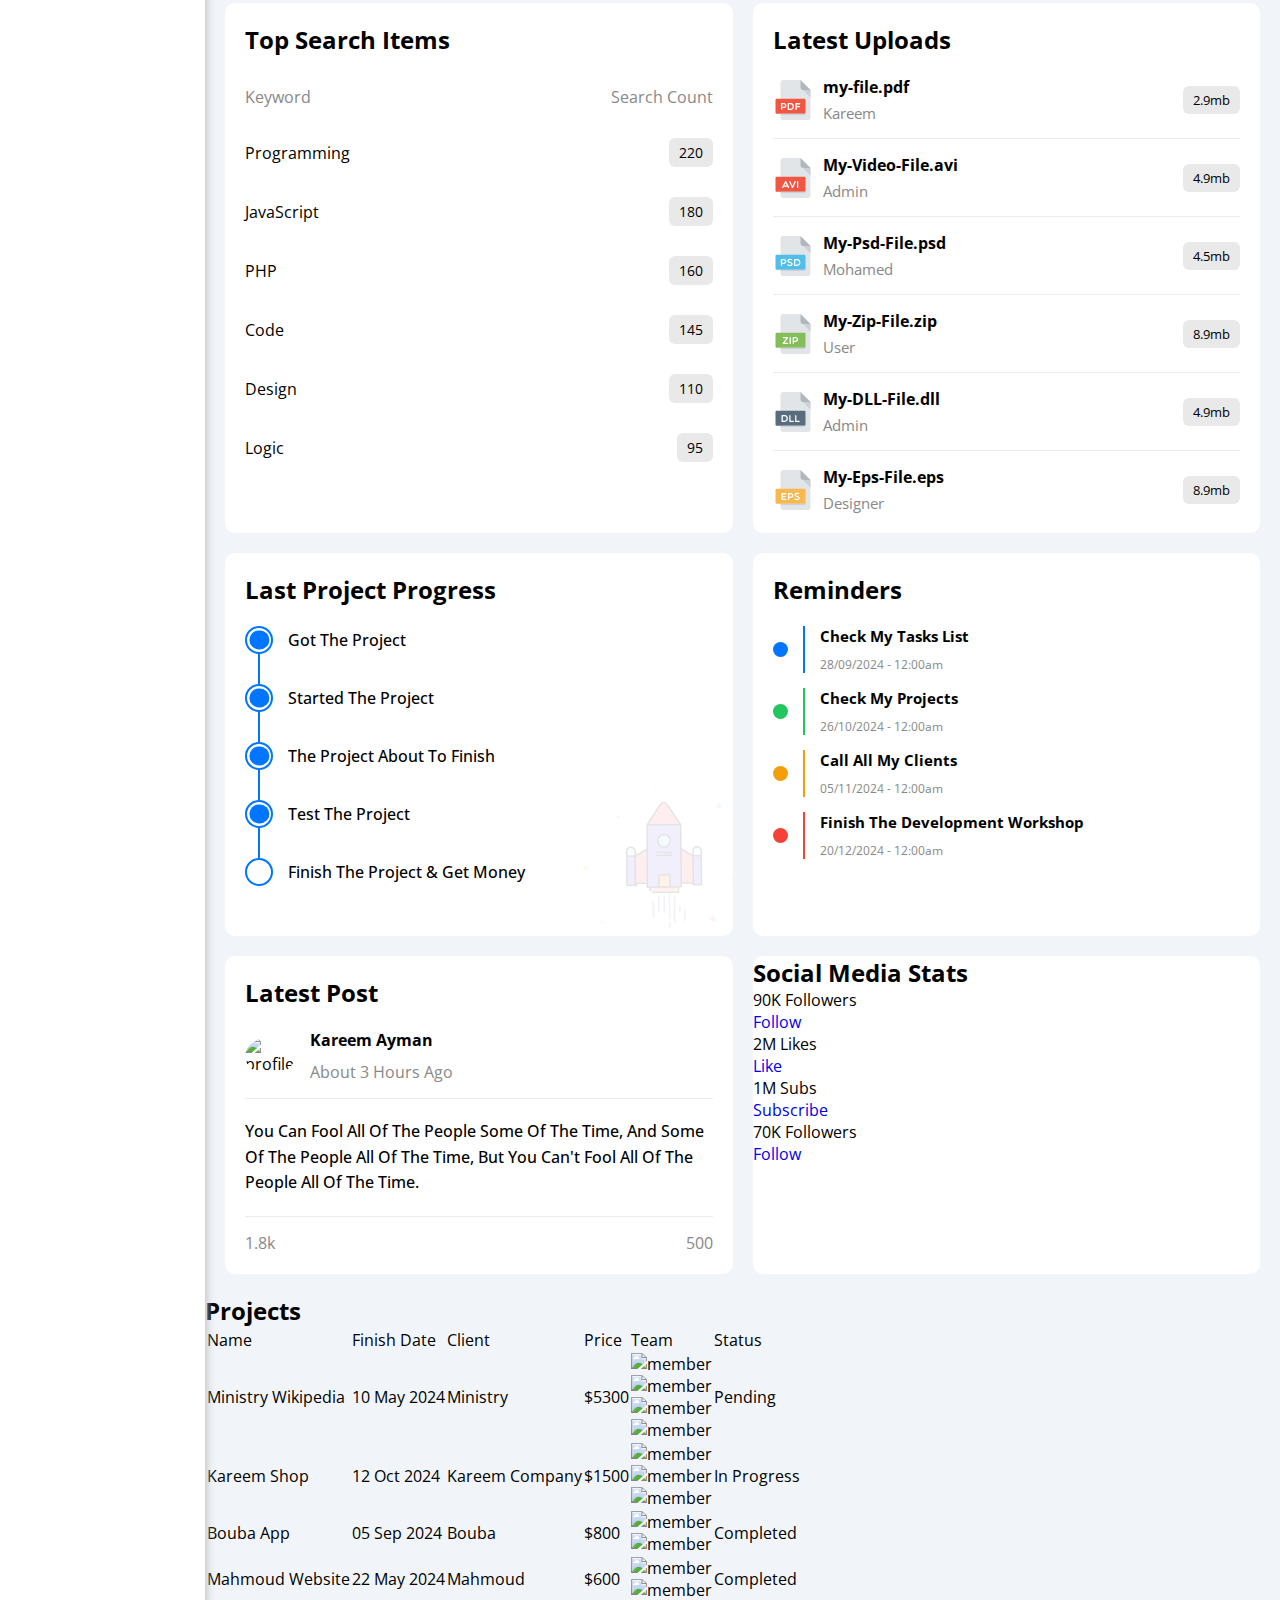
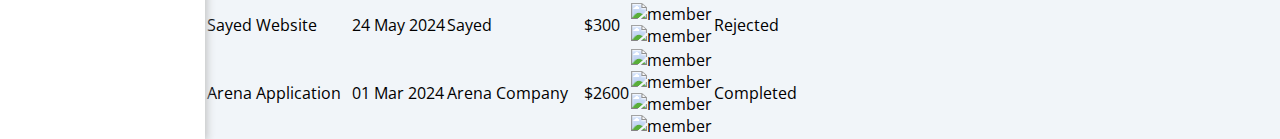
==== commit 8bd42213: "Created Settings HTML Page and fixed links in <aside>" ====
--- a/index.html
+++ b/index.html
@@ -24,14 +24,14 @@
         <aside>
             <h3>Kareem</h3>
             <ul>
-                <li><a href="#index.html" class="active"><span>Dashboard</span></a></li>
-                <li><a href="#settings.html"><span>Settings</span></a></li>
-                <li><a href="#profile.html"><span>Profile</span></a></li>
-                <li><a href="#projects.html"><span>Projects</span></a></li>
-                <li><a href="#courses.html"><span>Courses</span></a></li>
-                <li><a href="#friends.html"><span>Friends</span></a></li>
-                <li><a href="#files.html"><span>Files</span></a></li>
-                <li><a href="#plans.html"><span>Plans</span></a></li>
+                <li><a href="index.html" class="active"><span>Dashboard</span></a></li>
+                <li><a href="settings.html"><span>Settings</span></a></li>
+                <li><a href="profile.html"><span>Profile</span></a></li>
+                <li><a href="projects.html"><span>Projects</span></a></li>
+                <li><a href="courses.html"><span>Courses</span></a></li>
+                <li><a href="friends.html"><span>Friends</span></a></li>
+                <li><a href="files.html"><span>Files</span></a></li>
+                <li><a href="plans.html"><span>Plans</span></a></li>
             </ul>
         </aside>
 
@@ -492,6 +492,173 @@
                             </div>
                         </div>
                     </div>
+
+                    <div class="social">
+                        <h2>Social Media Stats</h2>
+                        <div class="row">
+                            <div class="social-icon">
+                                <i class="fa-brands fa-x-twitter"></i>
+                                <p>90K Followers</p>
+                            </div>
+                            <a href="#">Follow</a>
+                        </div>
+
+                        <div class="row">
+                            <div class="social-icon">
+                                <i class="fa-brands fa-facebook-f"></i>
+                                <p>2M Likes</p>
+                            </div>
+                            <a href="#">Like</a>
+                        </div>
+
+                        <div class="row">
+                            <div class="social-icon">
+                                <i class="fa-brands fa-youtube"></i>
+                                <p>1M Subs</p>
+                            </div>
+                            <a href="#">Subscribe</a>
+                        </div>
+
+                        <div class="row">
+                            <div class="social-icon">
+                                <i class="fa-brands fa-linkedin"></i>
+                                <p>70K Followers</p>
+                            </div>
+                            <a href="#">Follow</a>
+                        </div>
+                    </div>
+                </div>
+
+                <div class="projects">
+                    <h2>Projects</h2>
+                    <div class="responsive-table">
+                        <table>
+                            <thead>
+                                <tr>
+                                    <td>Name</td>
+                                    <td>Finish Date</td>
+                                    <td>Client</td>
+                                    <td>Price</td>
+                                    <td>Team</td>
+                                    <td>Status</td>
+                                </tr>
+                            </thead>
+
+                            <tbody>
+                                <tr>
+                                    <td>Ministry Wikipedia</td>
+                                    <td>10 May 2024</td>
+                                    <td>Ministry</td>
+                                    <td>$5300</td>
+                                    <td>
+                                        <div class="member">
+                                            <img src="images/team-01.png" alt="member">
+                                        </div>
+                                        <div class="member">
+                                            <img src="images/team-02.png" alt="member">
+                                        </div>
+                                        <div class="member">
+                                            <img src="images/team-03.png" alt="member">
+                                        </div>
+                                        <div class="member">
+                                            <img src="images/team-05.png" alt="member">
+                                        </div>
+                                    </td>
+                                    <td class="pending"><span>Pending</span></td>
+                                </tr>
+                                
+                                <tr>
+                                    <td>Kareem Shop</td>
+                                    <td>12 Oct 2024</td>
+                                    <td>Kareem Company</td>
+                                    <td>$1500</td>
+                                    <td>
+                                        <div class="member">
+                                            <img src="images/team-01.png" alt="member">
+                                        </div>
+                                        <div class="member">
+                                            <img src="images/team-02.png" alt="member">
+                                        </div>
+                                        <div class="member">
+                                            <img src="images/team-05.png" alt="member">
+                                        </div>
+                                    </td>
+                                    <td class="in-progress"><span>In Progress</span></td>
+                                </tr>
+
+                                <tr>
+                                    <td>Bouba App</td>
+                                    <td>05 Sep 2024</td>
+                                    <td>Bouba</td>
+                                    <td>$800</td>
+                                    <td>
+                                        <div class="member">
+                                            <img src="images/team-02.png" alt="member">
+                                        </div>
+                                        <div class="member">
+                                            <img src="images/team-03.png" alt="member">
+                                        </div>
+                                    </td>
+                                    <td class="completed"><span>Completed</span></td>
+                                </tr>
+
+                                <tr>
+                                    <td>Mahmoud Website</td>
+                                    <td>22 May 2024</td>
+                                    <td>Mahmoud</td>
+                                    <td>$600</td>
+                                    <td>
+                                        <div class="member">
+                                            <img src="images/team-01.png" alt="member">
+                                        </div>
+                                        <div class="member">
+                                            <img src="images/team-02.png" alt="member">
+                                        </div>
+                                    </td>
+                                    <td class="completed"><span>Completed</span></td>
+                                </tr>
+
+                                <tr>
+                                    <td>Sayed Website</td>
+                                    <td>24 May 2024</td>
+                                    <td>Sayed</td>
+                                    <td>$300</td>
+                                    <td>
+                                        <div class="member">
+                                            <img src="images/team-01.png" alt="member">
+                                        </div>
+                                        <div class="member">
+                                            <img src="images/team-03.png" alt="member">
+                                        </div>
+                                    </td>
+                                    <td class="rejected"><span>Rejected</span></td>
+                                </tr>
+
+                                <tr>
+                                    <td>Arena Application</td>
+                                    <td>01 Mar 2024</td>
+                                    <td>Arena Company</td>
+                                    <td>$2600</td>
+                                    <td>
+                                        <div class="member">
+                                            <img src="images/team-01.png" alt="member">
+                                        </div>
+                                        <div class="member">
+                                            <img src="images/team-02.png" alt="member">
+                                        </div>
+                                        <div class="member">
+                                            <img src="images/team-03.png" alt="member">
+                                        </div>
+                                        <div class="member">
+                                            <img src="images/team-04.png" alt="member">
+                                        </div>
+                                    </td>
+                                    <td class="completed"><span>Completed</span></td>
+                                </tr>
+
+                            </tbody>
+                        </table>
+                    </div>
                 </div>
             </div>
         </main>
